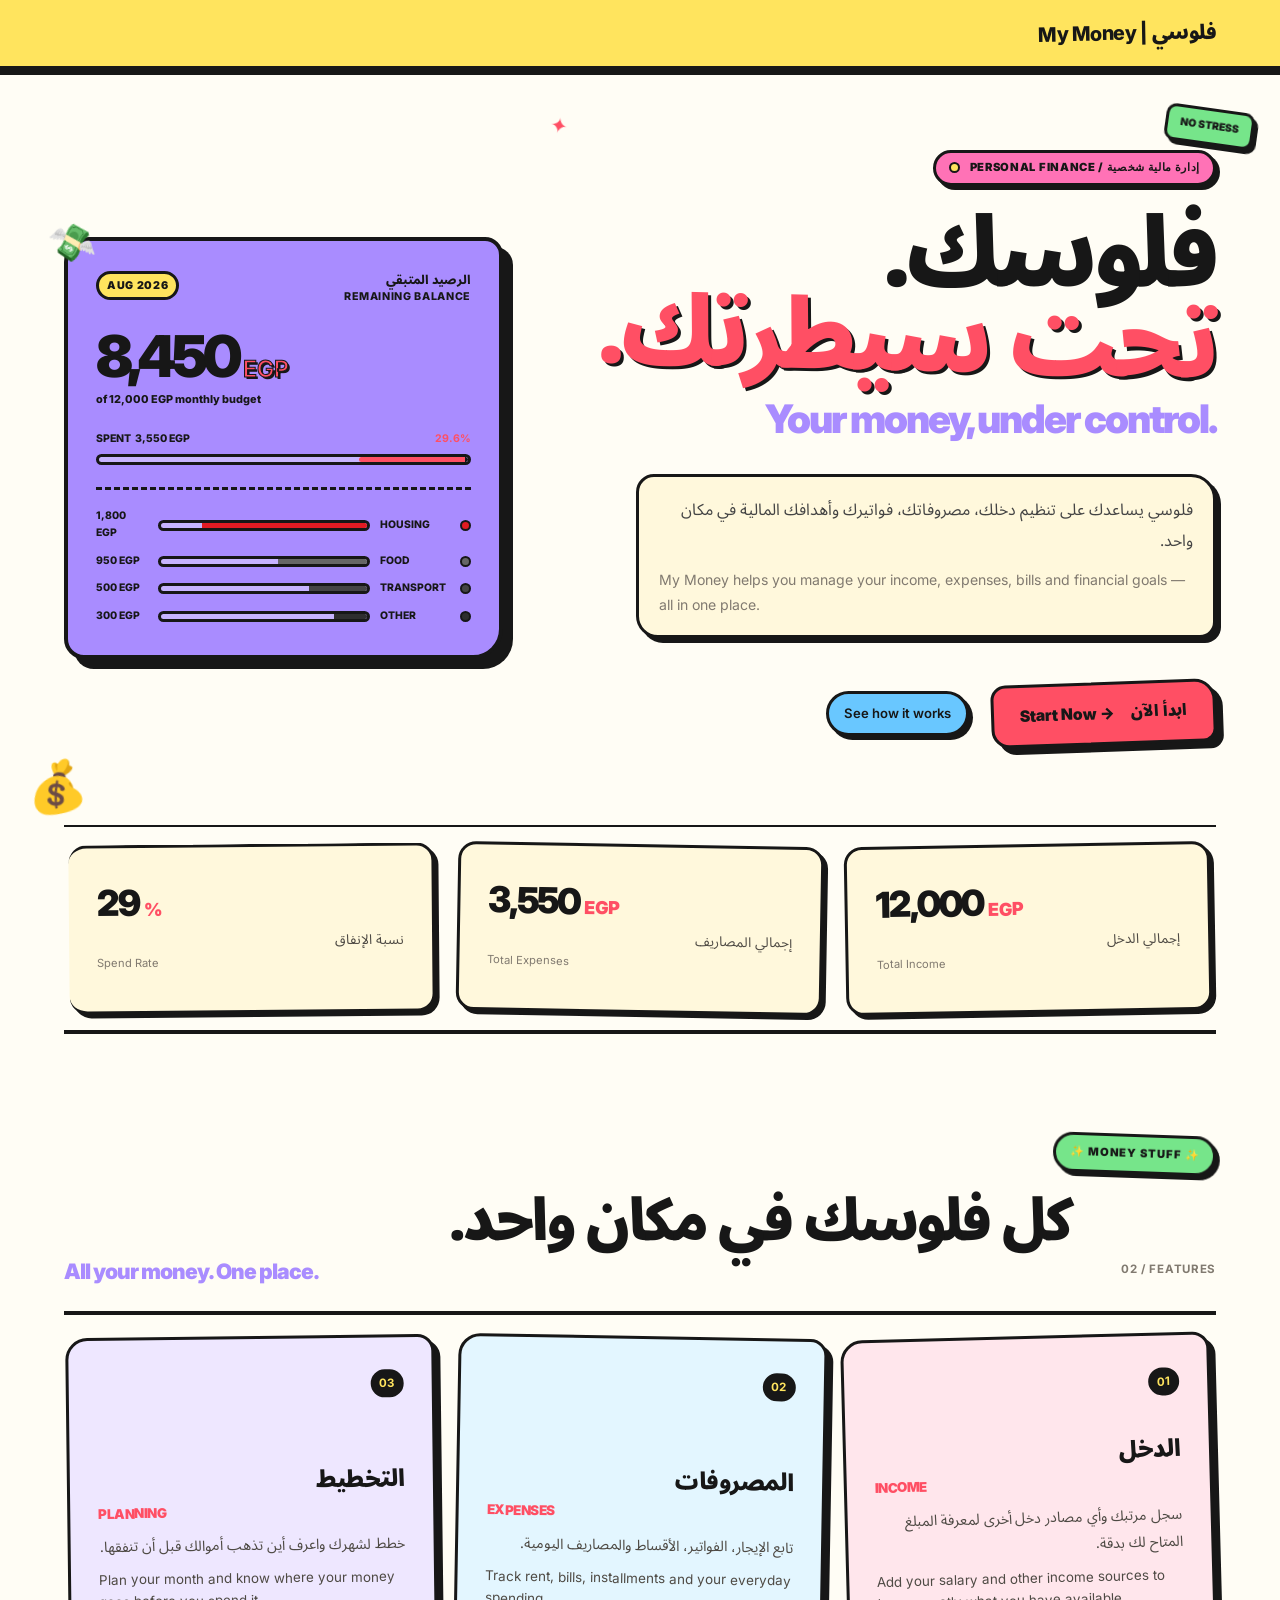
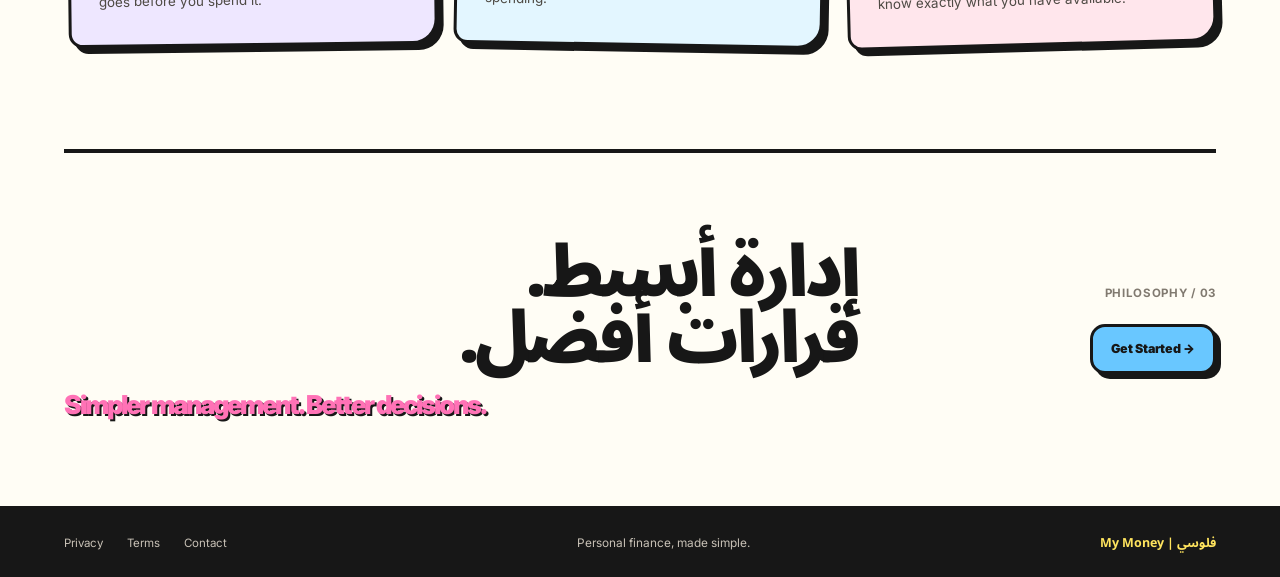
==== Official_Web/index.html @ 9e7f6839 "Update print statement from 'Hello' to 'Goodbye'" ====
<!DOCTYPE html>
<html lang="ar" dir="rtl">

<head>
    <meta charset="UTF-8">
    <meta name="viewport" content="width=device-width, initial-scale=1.0">
    <title>فلوسي | My Money</title>

    <style>
        @import url('https://fonts.googleapis.com/css2?family=Inter:wght@400;500;600;700;800;900&family=Noto+Sans+Arabic:wght@400;500;600;700;800&display=swap');

        :root {
            --black:     #111111;
            --white:     #f7f7f5;
            --gray:      #d9d9d5;
            --mid:       #888;
            --dim:       #555;
            --red:       #e21b23;
        }

        * { margin: 0; padding: 0; box-sizing: border-box; }

        html { scroll-behavior: smooth; }

        body {
            background: var(--white);
            color: var(--black);
            font-family: "Noto Sans Arabic", "Inter", sans-serif;
            line-height: 1.6;
            overflow-x: hidden;
            opacity: 0;
            animation: pageFadeIn 0.5s 0.05s ease forwards;
        }

        @keyframes pageFadeIn { to { opacity: 1; } }

        @keyframes slideUp {
            from { opacity: 0; transform: translateY(22px); }
            to   { opacity: 1; transform: translateY(0); }
        }

        @keyframes slideLeft {
            from { opacity: 0; transform: translateX(22px); }
            to   { opacity: 1; transform: translateX(0); }
        }

        /* =====================
           HEADER
        ===================== */

        header {
            position: sticky;
            top: 0;
            z-index: 100;
            background: var(--white);
            min-height: 70px;
            padding: 0 5vw;
            border-bottom: 2px solid var(--black);
            display: flex;
            align-items: center;
            justify-content: space-between;
            transition: box-shadow 0.3s ease;
        }

        header.is-scrolled {
            box-shadow: 0 6px 40px rgba(0,0,0,0.07);
        }

        .Brand_Name {
            font-size: 1.25rem;
            font-weight: 800;
            letter-spacing: -0.5px;
        }

        .Brand_Name span {
            font-family: "Inter", sans-serif;
            font-weight: 500;
            color: var(--mid);
        }

        .Brand_Mark {
            width: 40px;
            height: 40px;
            background: var(--red);
            color: white;
            display: flex;
            align-items: center;
            justify-content: center;
            font-family: "Noto Sans Arabic", sans-serif;
            font-size: 1.1rem;
            font-weight: 800;
        }

        /* =====================
           MAIN
        ===================== */

        main {
            width: 90%;
            max-width: 1400px;
            margin: auto;
        }

        /* =====================
           HERO
        ===================== */

        .Hero {
            min-height: 80vh;
            display: grid;
            grid-template-columns: 1.45fr 1fr;
            gap: 6vw;
            align-items: center;
            border-bottom: 2px solid var(--black);
        }

        .Hero_Content {
            padding: 80px 0;
        }

        /* staggered entrance */
        .Hero_Content > * {
            opacity: 0;
            animation: slideUp 0.65s ease forwards;
        }
        .Eyebrow    { animation-delay: 0.15s; }
        .Hero h2    { animation-delay: 0.25s; }
        .Hero_Text  { animation-delay: 0.35s; }
        .CTA_Wrap   { animation-delay: 0.45s; }

        .Eyebrow {
            display: inline-flex;
            align-items: center;
            gap: 10px;
            border: 1.5px solid var(--black);
            padding: 6px 13px;
            margin-bottom: 28px;
            font-family: "Inter", sans-serif;
            font-size: 0.7rem;
            font-weight: 700;
            letter-spacing: 0.06em;
            direction: ltr;
            text-transform: uppercase;
        }

        .Eyebrow::before {
            content: "";
            width: 7px;
            height: 7px;
            background: var(--red);
            flex-shrink: 0;
        }

        .Hero h2 {
            font-size: clamp(3.4rem, 7.5vw, 7.5rem);
            line-height: 0.92;
            letter-spacing: -5px;
            font-weight: 800;
        }

        .Hero h2 .English {
            display: block;
            margin-top: 16px;
            font-family: "Inter", sans-serif;
            font-size: 0.41em;
            line-height: 1;
            letter-spacing: -2px;
            direction: ltr;
            text-align: right;
            color: var(--mid);
        }

        .Red { color: var(--red); }

        .Hero_Text {
            max-width: 580px;
            margin-top: 36px;
            font-size: 1rem;
            color: #444;
            line-height: 1.95;
        }

        .Hero_Text .EN {
            display: block;
            margin-top: 9px;
            font-family: "Inter", sans-serif;
            font-size: 0.88rem;
            line-height: 1.8;
            direction: ltr;
            color: var(--mid);
        }

        /* =====================
           CTA
        ===================== */

        .CTA_Wrap {
            display: flex;
            align-items: center;
            gap: 22px;
            margin-top: 44px;
            flex-wrap: wrap;
        }

        .CTA {
            display: inline-flex;
            align-items: center;
            gap: 16px;
            padding: 16px 26px;
            background: var(--black);
            color: white;
            text-decoration: none;
            font-weight: 700;
            font-size: 0.98rem;
            position: relative;
            overflow: hidden;
            transition: transform 0.2s ease;
        }

        .CTA::after {
            content: "";
            position: absolute;
            inset: 0;
            background: var(--red);
            transform: scaleX(0);
            transform-origin: left;
            transition: transform 0.3s cubic-bezier(0.4,0,0.2,1);
        }

        .CTA:hover::after  { transform: scaleX(1); }
        .CTA:hover         { transform: translateY(-2px); }

        .CTA > * { position: relative; z-index: 1; }

        .CTA span {
            font-family: "Inter", sans-serif;
            direction: ltr;
        }

        .CTA_Ghost {
            font-family: "Inter", sans-serif;
            font-size: 0.82rem;
            font-weight: 600;
            color: var(--dim);
            direction: ltr;
            text-decoration: none;
            border-bottom: 1px solid var(--gray);
            padding-bottom: 2px;
            transition: color 0.2s, border-color 0.2s;
        }

        .CTA_Ghost:hover { color: var(--black); border-color: var(--black); }

        /* =====================
           MONEY CARD
        ===================== */

        .Money_Card {
            background: var(--black);
            color: white;
            padding: 30px 28px;
            display: flex;
            flex-direction: column;
            gap: 22px;
            opacity: 0;
            animation: slideLeft 0.75s 0.55s ease forwards;
        }

        /* Card top row */
        .Card_Top {
            display: flex;
            justify-content: space-between;
            align-items: flex-start;
        }

        .Card_Label {
            font-size: 0.78rem;
            color: #777;
            line-height: 1.5;
        }

        .Card_Label span {
            display: block;
            font-family: "Inter", sans-serif;
            font-size: 0.67rem;
            letter-spacing: 0.06em;
            direction: ltr;
        }

        .Card_Tag {
            font-family: "Inter", sans-serif;
            font-size: 0.67rem;
            letter-spacing: 0.06em;
            color: #444;
            direction: ltr;
            border: 1px solid #2a2a2a;
            padding: 3px 8px;
        }

        /* Balance */
        .Balance {
            font-family: "Inter", sans-serif;
            font-size: clamp(2.6rem, 4.5vw, 4.2rem);
            font-weight: 800;
            letter-spacing: -4px;
            direction: ltr;
            line-height: 1;
        }

        .Balance .Currency {
            color: var(--red);
            font-size: 0.4em;
            letter-spacing: 0;
            font-weight: 600;
        }

        .Balance_Sub {
            font-family: "Inter", sans-serif;
            font-size: 0.68rem;
            color: #444;
            direction: ltr;
            margin-top: 6px;
        }

        /* Budget progress */
        .Budget_Bar_Wrap {
            display: flex;
            flex-direction: column;
            gap: 7px;
        }

        .Budget_Bar_Labels {
            display: flex;
            justify-content: space-between;
            font-family: "Inter", sans-serif;
            font-size: 0.66rem;
            color: #555;
            direction: ltr;
        }

        .Budget_Bar_Labels .pct { color: var(--red); font-weight: 700; }

        .Budget_Bar_Track {
            height: 2px;
            background: #1e1e1e;
            overflow: hidden;
        }

        .Budget_Bar_Fill {
            height: 100%;
            background: var(--red);
            width: 0;
            animation: budgetFill 1.1s 1s cubic-bezier(0.4,0,0.2,1) forwards;
        }

        @keyframes budgetFill { to { width: 29.6%; } }

        /* Category breakdown */
        .Categories {
            display: flex;
            flex-direction: column;
            gap: 11px;
            padding-top: 18px;
            border-top: 1px solid #1a1a1a;
        }

        .Cat_Row {
            display: flex;
            align-items: center;
            gap: 10px;
        }

        .Cat_Dot {
            width: 5px;
            height: 5px;
            border-radius: 50%;
            flex-shrink: 0;
        }

        .Cat_Name {
            font-family: "Inter", sans-serif;
            font-size: 0.65rem;
            color: #555;
            direction: ltr;
            width: 70px;
            flex-shrink: 0;
        }

        .Cat_Track {
            flex: 1;
            height: 2px;
            background: #1a1a1a;
            overflow: hidden;
        }

        .Cat_Fill {
            height: 100%;
            width: 0;
            animation: catFill 0.9s ease forwards;
        }

        .Cat_Row:nth-child(1) .Cat_Fill { animation-delay: 1.15s; }
        .Cat_Row:nth-child(2) .Cat_Fill { animation-delay: 1.28s; }
        .Cat_Row:nth-child(3) .Cat_Fill { animation-delay: 1.41s; }
        .Cat_Row:nth-child(4) .Cat_Fill { animation-delay: 1.54s; }

        @keyframes catFill { to { width: var(--w); } }

        .Cat_Amount {
            font-family: "Inter", sans-serif;
            font-size: 0.65rem;
            color: #444;
            direction: ltr;
            text-align: left;
            width: 52px;
            flex-shrink: 0;
        }

        /* =====================
           STATS STRIP
        ===================== */

        .Stats_Strip {
            display: grid;
            grid-template-columns: repeat(3, 1fr);
            border-bottom: 2px solid var(--black);
        }

        .Stat {
            padding: 38px 28px;
            border-left: 1px solid var(--gray);
        }

        .Stat:last-child { border-left: none; }

        .Stat_Value {
            font-family: "Inter", sans-serif;
            font-size: clamp(1.9rem, 2.8vw, 2.8rem);
            font-weight: 800;
            letter-spacing: -2px;
            direction: ltr;
            line-height: 1;
        }

        .Stat_Value .unit {
            color: var(--red);
            font-size: 0.5em;
            font-weight: 600;
            letter-spacing: 0;
        }

        .Stat_Label {
            margin-top: 9px;
            font-size: 0.85rem;
            color: var(--dim);
        }

        .Stat_Label .en {
            display: block;
            font-family: "Inter", sans-serif;
            font-size: 0.7rem;
            direction: ltr;
            color: var(--mid);
            margin-top: 2px;
        }

        /* =====================
           FEATURES
        ===================== */

        .Features {
            padding: 100px 0;
        }

        .Section_Title {
            display: grid;
            grid-template-columns: auto 1fr;
            align-items: end;
            gap: 50px;
            padding-bottom: 28px;
            border-bottom: 2px solid var(--black);
        }

        .Section_Number {
            font-family: "Inter", sans-serif;
            font-size: 0.72rem;
            font-weight: 700;
            color: var(--mid);
            direction: ltr;
            letter-spacing: 0.06em;
            padding-bottom: 4px;
        }

        .Section_Title h3 {
            font-size: clamp(2.2rem, 4.5vw, 4rem);
            line-height: 1;
            letter-spacing: -3px;
        }

        .Section_Title h3 .English {
            display: block;
            margin-top: 10px;
            font-family: "Inter", sans-serif;
            font-size: 0.37em;
            color: var(--mid);
            letter-spacing: -1px;
            direction: ltr;
        }

        /* Feature Grid */
        .Feature_Grid {
            display: grid;
            grid-template-columns: repeat(3, 1fr);
        }

        .Feature {
            min-height: 290px;
            padding: 32px 28px;
            border-left: 1px solid var(--black);
            display: flex;
            flex-direction: column;
            justify-content: space-between;
            position: relative;
            cursor: default;
            transition: background 0.25s ease, color 0.25s ease;
        }

        /* Red underline slides in on hover */
        .Feature::after {
            content: "";
            position: absolute;
            bottom: 0; left: 0; right: 0;
            height: 3px;
            background: var(--red);
            transform: scaleX(0);
            transform-origin: right;
            transition: transform 0.3s cubic-bezier(0.4,0,0.2,1);
        }

        .Feature:last-child { border-left: none; }

        .Feature:hover { background: var(--black); color: white; }
        .Feature:hover::after { transform: scaleX(1); }

        .Feature_Number {
            font-family: "Inter", sans-serif;
            font-size: 0.72rem;
            font-weight: 700;
            color: var(--mid);
            direction: ltr;
            transition: color 0.25s;
        }

        .Feature:hover .Feature_Number { color: #444; }

        .Feature h4 {
            font-size: 1.45rem;
            font-weight: 700;
            letter-spacing: -0.5px;
            margin-bottom: 9px;
        }

        .Feature h4 .English {
            display: block;
            font-family: "Inter", sans-serif;
            font-size: 0.58em;
            color: var(--mid);
            font-weight: 600;
            direction: ltr;
            margin-top: 3px;
            transition: color 0.25s;
        }

        .Feature:hover h4 .English { color: #555; }

        .Feature p {
            font-size: 0.9rem;
            color: var(--dim);
            line-height: 1.9;
            transition: color 0.25s;
        }

        .Feature:hover p { color: #aaa; }

        .Feature p .English {
            display: block;
            margin-top: 7px;
            font-family: "Inter", sans-serif;
            font-size: 0.84rem;
            direction: ltr;
            line-height: 1.65;
            transition: color 0.25s;
        }

        .Feature:hover p .English { color: #666; }

        /* =====================
           STATEMENT
        ===================== */

        .Statement {
            border-top: 2px solid var(--black);
            padding: 88px 0;
            display: grid;
            grid-template-columns: 1fr 2.5fr;
            gap: 40px;
            align-items: center;
        }

        .Statement_Side {
            display: flex;
            flex-direction: column;
            gap: 22px;
        }

        .Statement_Number {
            font-family: "Inter", sans-serif;
            font-size: 0.72rem;
            font-weight: 700;
            color: var(--mid);
            letter-spacing: 0.06em;
        }

        .Statement_CTA {
            display: inline-flex;
            align-items: center;
            gap: 10px;
            padding: 12px 18px;
            border: 2px solid var(--black);
            font-family: "Inter", sans-serif;
            font-size: 0.78rem;
            font-weight: 700;
            direction: ltr;
            text-decoration: none;
            color: var(--black);
            width: fit-content;
            transition: background 0.2s, color 0.2s;
        }

        .Statement_CTA:hover { background: var(--black); color: white; }

        .Statement h3 {
            font-size: clamp(2.6rem, 5.5vw, 5.5rem);
            line-height: 0.94;
            letter-spacing: -4px;
        }

        .Statement h3 .English {
            display: block;
            margin-top: 20px;
            font-family: "Inter", sans-serif;
            font-size: 0.37em;
            color: var(--red);
            letter-spacing: -2px;
            direction: ltr;
        }

        /* =====================
           FOOTER
        ===================== */

        footer {
            border-top: 2px solid var(--black);
            padding: 24px 5vw;
            display: flex;
            align-items: center;
            justify-content: space-between;
            font-size: 0.78rem;
        }

        .Footer_Brand {
            font-weight: 700;
        }

        .Footer_Tagline {
            font-family: "Inter", sans-serif;
            direction: ltr;
            color: var(--mid);
            font-size: 0.74rem;
        }

        .Footer_Links {
            display: flex;
            gap: 24px;
            font-family: "Inter", sans-serif;
            font-size: 0.72rem;
            direction: ltr;
        }

        .Footer_Links a {
            color: var(--mid);
            text-decoration: none;
            transition: color 0.2s;
        }

        .Footer_Links a:hover { color: var(--black); }


        /* =========================================================
           SWISS × HAND-DRAWN × FLAT STYLE
           ========================================================= */

        :root {
            --black: #151515;
            --white: #f6f1e8;
            --paper: #fffaf0;
            --gray: #d8d0c2;
            --mid: #817a70;
            --dim: #4e4a44;
            --red: #ff4d3d;
            --yellow: #ffd84d;
            --blue: #5b8cff;
            --green: #59b87b;
            --shadow: 5px 5px 0 var(--black);
        }

        body {
            background:
                radial-gradient(rgba(21,21,21,.055) .7px, transparent .7px),
                var(--white);
            background-size: 7px 7px;
        }

        header {
            background: var(--paper);
            border-bottom: 3px solid var(--black);
            box-shadow: none;
        }

        .Brand_Name {
            font-weight: 900;
        }

        .Brand_Mark {
            width: 42px;
            height: 42px;
            background: var(--red);
            border: 2px solid var(--black);
            box-shadow: 3px 3px 0 var(--black);
            transform: rotate(-2deg);
        }

        .Eyebrow {
            background: var(--yellow);
            border: 2px solid var(--black);
            box-shadow: 3px 3px 0 var(--black);
            transform: rotate(-1.2deg);
        }

        .Eyebrow::before {
            background: var(--red);
            border: 1px solid var(--black);
            border-radius: 50%;
        }

        .Hero h2 {
            font-weight: 900;
            letter-spacing: -4px;
        }

        .Hero h2 .Red {
            text-decoration: underline;
            text-decoration-thickness: 5px;
            text-underline-offset: 7px;
            text-decoration-color: var(--red);
        }

        .CTA {
            background: var(--red);
            color: var(--black);
            border: 2px solid var(--black);
            box-shadow: var(--shadow);
            transform: rotate(-1deg);
            font-weight: 900;
        }

        .CTA::after {
            background: var(--yellow);
        }

        .CTA:hover {
            transform: translate(-2px, -2px) rotate(-1deg);
            box-shadow: 7px 7px 0 var(--black);
        }

        .CTA_Ghost {
            border-bottom: 2px solid var(--black);
            color: var(--black);
        }

        .Money_Card {
            background: var(--blue);
            color: var(--black);
            border: 3px solid var(--black);
            box-shadow: 8px 8px 0 var(--black);
            transform: rotate(1.2deg);
        }

        .Card_Label,
        .Card_Label span,
        .Card_Tag,
        .Balance_Sub,
        .Budget_Bar_Labels,
        .Cat_Name,
        .Cat_Amount {
            color: var(--black);
        }

        .Card_Tag {
            border: 2px solid var(--black);
            background: var(--paper);
            font-weight: 800;
        }

        .Balance {
            color: var(--black);
            font-weight: 900;
        }

        .Balance .Currency {
            color: var(--red);
            -webkit-text-stroke: .4px var(--black);
        }

        .Budget_Bar_Track,
        .Cat_Track {
            background: rgba(21,21,21,.18);
            border: 1px solid var(--black);
            height: 8px;
        }

        .Budget_Bar_Fill {
            background: var(--red);
            border-right: 2px solid var(--black);
        }

        .Categories {
            border-top: 2px dashed rgba(21,21,21,.45);
        }

        .Cat_Dot {
            border: 1px solid var(--black);
        }

        .Stats_Strip {
            border-bottom: 3px solid var(--black);
        }

        .Stat {
            background: var(--paper);
            border-left: 2px solid var(--black);
        }

        .Stat_Value {
            font-weight: 900;
        }

        .Stat_Value .unit {
            color: var(--red);
            font-weight: 900;
        }

        .Section_Title {
            border-bottom: 3px solid var(--black);
        }

        .Section_Title h3 {
            font-weight: 900;
        }

        .Feature {
            background: var(--paper);
            border-left: 2px solid var(--black);
            min-height: 300px;
        }

        .Feature:nth-child(1) {
            transform: rotate(-.6deg);
        }

        .Feature:nth-child(2) {
            transform: rotate(.35deg);
        }

        .Feature:nth-child(3) {
            transform: rotate(-.45deg);
        }

        .Feature::after {
            height: 7px;
            background: var(--red);
        }

        .Feature:hover {
            background: var(--yellow);
            color: var(--black);
            box-shadow: 6px 6px 0 var(--black);
            z-index: 2;
        }

        .Feature:hover p,
        .Feature:hover .Feature_Number,
        .Feature:hover h4 .English,
        .Feature:hover p .English {
            color: var(--black);
        }

        .Statement {
            border-top: 3px solid var(--black);
        }

        .Statement_CTA {
            background: var(--yellow);
            border: 2px solid var(--black);
            box-shadow: 4px 4px 0 var(--black);
            font-weight: 900;
        }

        .Statement_CTA:hover {
            background: var(--red);
            color: var(--black);
            box-shadow: 6px 6px 0 var(--black);
        }

        .Statement h3 {
            font-weight: 900;
        }

        footer {
            background: var(--black);
            color: var(--paper);
            border-top: 3px solid var(--black);
        }

        .Footer_Tagline,
        .Footer_Links a {
            color: #c8c1b6;
        }

        /* Little hand-drawn imperfections */
        .Hero_Content,
        .Section_Title,
        .Statement {
            position: relative;
        }

        .Hero_Content::after {
            content: "✦";
            position: absolute;
            top: 40px;
            left: -30px;
            font-size: 1.3rem;
            color: var(--red);
            transform: rotate(12deg);
        }

        .Features::before {
            content: "ORGANIZE • PLAN • SAVE";
            display: block;
            width: fit-content;
            margin: 0 0 18px auto;
            padding: 5px 10px;
            border: 2px solid var(--black);
            background: var(--yellow);
            font-family: "Inter", sans-serif;
            font-size: .65rem;
            font-weight: 900;
            letter-spacing: .08em;
            direction: ltr;
            transform: rotate(1.5deg);
            box-shadow: 3px 3px 0 var(--black);
        }

        @media (max-width: 900px) {
            .Money_Card {
                transform: rotate(0);
            }

            .Feature:nth-child(1),
            .Feature:nth-child(2),
            .Feature:nth-child(3) {
                transform: none;
            }

            .Hero_Content::after {
                display: none;
            }

            .Feature {
                box-shadow: 3px 3px 0 var(--black);
            }
        }


/* ===== FUNKY + FUNNY MODE ===== */
:root{
 --black:#171717;--white:#fffdf5;--paper:#fff8dc;
 --red:#ff4f64;--pink:#ff72b6;--yellow:#ffe45e;--blue:#69c7ff;
 --green:#76e58a;--purple:#a98cff;--shadow:7px 7px 0 var(--black);
}
body{
 background:radial-gradient(circle at 10% 15%,rgba(255,114,182,.16) 0 35px,transparent 36px),
 radial-gradient(circle at 88% 25%,rgba(105,199,255,.18) 0 45px,transparent 46px),var(--white);
}
header{background:var(--yellow);border-bottom:4px solid var(--black);box-shadow:0 5px 0 var(--black)}
.Brand_Name{font-weight:900;transform:rotate(-1deg)}
.Brand_Name span{color:var(--black);font-weight:800}
.Brand_Mark{display:none}
.Eyebrow{background:var(--pink);border:3px solid var(--black);border-radius:999px;box-shadow:4px 4px 0 var(--black);transform:rotate(-2deg);font-weight:900}
.Eyebrow::before{background:var(--yellow);border:2px solid var(--black);border-radius:50%}
.Hero h2{font-weight:900;letter-spacing:-5px;line-height:.88;transform:rotate(-1deg)}
.Hero h2 .Red{color:var(--red);text-shadow:3px 3px 0 var(--black);text-decoration:none;display:inline-block;transform:rotate(1.5deg)}
.Hero h2 .English{color:var(--purple);font-weight:900}
.Hero_Text{background:var(--paper);border:3px solid var(--black);border-radius:18px 25px 16px 22px;padding:18px 20px;box-shadow:5px 5px 0 var(--black)}
.CTA{background:var(--red);color:var(--black);border:3px solid var(--black);border-radius:15px 21px 13px 18px;box-shadow:var(--shadow);font-weight:900;transform:rotate(-2deg)}
.CTA::after{background:var(--green)}
.CTA:hover{transform:translate(-2px,-3px) rotate(1deg);box-shadow:10px 10px 0 var(--black)}
.CTA_Ghost{background:var(--blue);color:var(--black);border:3px solid var(--black);border-radius:999px;padding:9px 15px;box-shadow:4px 4px 0 var(--black)}
.Money_Card{background:var(--purple);color:var(--black);border:4px solid var(--black);border-radius:25px 18px 30px 20px;box-shadow:10px 10px 0 var(--black);transform:rotate(2deg)}
.Money_Card::before{content:"💸";position:absolute;top:-25px;left:-18px;font-size:2.2rem;transform:rotate(-15deg)}
.Card_Tag{background:var(--yellow);color:var(--black);border:3px solid var(--black);border-radius:999px;font-weight:900}
.Card_Label,.Card_Label span,.Balance_Sub,.Budget_Bar_Labels,.Cat_Name,.Cat_Amount{color:var(--black);font-weight:800}
.Balance{font-weight:900;letter-spacing:-5px}
.Balance .Currency{color:var(--red);-webkit-text-stroke:1px var(--black);text-shadow:2px 2px 0 var(--black)}
.Budget_Bar_Track,.Cat_Track{height:11px;background:rgba(255,255,255,.35);border:3px solid var(--black);border-radius:999px}
.Budget_Bar_Fill{background:var(--red);border-radius:999px;border-right:3px solid var(--black)}
.Categories{border-top:3px dashed var(--black)}
.Cat_Dot{width:11px;height:11px;border:2px solid var(--black)}
.Stats_Strip{border-bottom:4px solid var(--black);gap:12px;padding:12px 0}
.Stat{background:var(--paper);border:3px solid var(--black);border-radius:18px;margin:5px;box-shadow:4px 4px 0 var(--black)}
.Stat:nth-child(1){transform:rotate(-1deg)}.Stat:nth-child(2){transform:rotate(1deg)}.Stat:nth-child(3){transform:rotate(-.5deg)}
.Stat_Value{font-weight:900}.Stat_Value .unit{color:var(--red);font-weight:900}
.Features::before{content:"✨ MONEY STUFF ✨";display:block;width:fit-content;margin:0 0 20px auto;padding:8px 14px;background:var(--green);border:3px solid var(--black);border-radius:999px;box-shadow:4px 4px 0 var(--black);font-family:Inter,sans-serif;font-size:.7rem;font-weight:900;direction:ltr;transform:rotate(2deg)}
.Section_Title{border-bottom:4px solid var(--black)}
.Section_Title h3{font-weight:900}.Section_Title h3 .English{color:var(--purple);font-weight:900}
.Feature_Grid{gap:14px;padding-top:18px}
.Feature{background:var(--paper);border:3px solid var(--black)!important;border-radius:22px 17px 25px 14px;box-shadow:6px 6px 0 var(--black);min-height:310px;margin:3px}
.Feature:nth-child(1){background:#ffe6ec;transform:rotate(-1.5deg)}
.Feature:nth-child(2){background:#e3f6ff;transform:rotate(1deg)}
.Feature:nth-child(3){background:#eee7ff;transform:rotate(-.7deg)}
.Feature:hover{background:var(--yellow);color:var(--black);transform:translateY(-8px) rotate(0deg)!important;box-shadow:10px 10px 0 var(--black)}
.Feature::after{height:8px;background:var(--red);border-radius:999px}
.Feature_Number{background:var(--black);color:var(--yellow);padding:5px 9px;border-radius:999px;width:fit-content}
.Feature h4{font-weight:900}.Feature h4 .English{color:var(--red);font-weight:900}
.Statement{border-top:4px solid var(--black)}.Statement h3{font-weight:900}
.Statement h3 .English{color:var(--pink);text-shadow:2px 2px 0 var(--black)}
.Statement_CTA{background:var(--blue);border:3px solid var(--black);border-radius:15px;box-shadow:5px 5px 0 var(--black);font-weight:900}
.Statement_CTA:hover{background:var(--green);color:var(--black);box-shadow:8px 8px 0 var(--black)}
footer{background:var(--black);color:var(--yellow);border-top:4px solid var(--black)}
.Hero::before{content:"NO STRESS";position:absolute;right:2%;top:12%;padding:7px 12px;background:var(--green);border:3px solid var(--black);border-radius:10px;box-shadow:4px 4px 0 var(--black);font-family:Inter,sans-serif;font-size:.65rem;font-weight:900;direction:ltr;transform:rotate(8deg)}
.Hero::after{content:"💰";position:absolute;left:2%;bottom:8%;font-size:3rem;transform:rotate(-12deg)}
@media(max-width:900px){.Hero::before,.Hero::after{display:none}.Money_Card{transform:rotate(0)}.Feature:nth-child(1),.Feature:nth-child(2),.Feature:nth-child(3){transform:none}}

        /* =====================
           RESPONSIVE
        ===================== */

        @media (max-width: 900px) {
            header { padding: 0 5%; }

            .Hero {
                grid-template-columns: 1fr;
                gap: 36px;
                padding-bottom: 60px;
            }

            .Hero_Content { padding: 55px 0 0; }

            .Money_Card {
                animation-name: pageFadeIn;
            }

            .Stats_Strip { grid-template-columns: 1fr; }

            .Stat {
                border-left: none;
                border-bottom: 1px solid var(--gray);
            }

            .Stat:last-child { border-bottom: none; }

            .Section_Title {
                grid-template-columns: 1fr;
                gap: 14px;
            }

            .Feature_Grid { grid-template-columns: 1fr; }

            .Feature,
            .Feature:last-child {
                border-left: none;
                border-top: 1px solid var(--black);
            }

            .Statement {
                grid-template-columns: 1fr;
                gap: 28px;
            }

            footer {
                flex-direction: column;
                gap: 14px;
                text-align: center;
            }

            .Footer_Links { justify-content: center; }
        }

        @media (prefers-reduced-motion: reduce) {
            *, *::before, *::after {
                animation-duration: 0.01ms !important;
                transition-duration: 0.01ms !important;
            }
        }
    </style>
</head>

<body>

    <!-- HEADER -->
    <header id="site-header">
        <h1 class="Brand_Name">فلوسي <span>| My Money</span></h1>
        <div class="Brand_Mark">ف</div>
    </header>


    <main>

        <!-- HERO -->
        <section class="Hero">

            <div class="Hero_Content">

                <div class="Eyebrow">PERSONAL FINANCE / إدارة مالية شخصية</div>

                <h2>
                    فلوسك.
                    <br>
                    <span class="Red">تحت سيطرتك.</span>
                    <span class="English">Your money, under control.</span>
                </h2>

                <p class="Hero_Text">
                    فلوسي يساعدك على تنظيم دخلك، مصروفاتك،
                    فواتيرك وأهدافك المالية في مكان واحد.
                    <span class="EN">
                        My Money helps you manage your income, expenses,
                        bills and financial goals — all in one place.
                    </span>
                </p>

                <div class="CTA_Wrap">
                    <a href="#" class="CTA">
                        ابدأ الآن
                        <span>Start Now →</span>
                    </a>
                    <a href="#" class="CTA_Ghost">See how it works</a>
                </div>

            </div>

            <!-- DASHBOARD CARD -->
            <div class="Money_Card">

                <div class="Card_Top">
                    <div class="Card_Label">
                        الرصيد المتبقي
                        <span>REMAINING BALANCE</span>
                    </div>
                    <div class="Card_Tag">AUG 2026</div>
                </div>

                <div>
                    <div class="Balance">
                        8,450 <span class="Currency">EGP</span>
                    </div>
                    <div class="Balance_Sub">of 12,000 EGP monthly budget</div>
                </div>

                <div class="Budget_Bar_Wrap">
                    <div class="Budget_Bar_Labels">
                        <span>SPENT &nbsp;3,550 EGP</span>
                        <span class="pct">29.6%</span>
                    </div>
                    <div class="Budget_Bar_Track">
                        <div class="Budget_Bar_Fill"></div>
                    </div>
                </div>

                <div class="Categories">

                    <div class="Cat_Row">
                        <div class="Cat_Dot" style="background:#e21b23;"></div>
                        <div class="Cat_Name">HOUSING</div>
                        <div class="Cat_Track">
                            <div class="Cat_Fill" style="background:#e21b23; --w:80%;"></div>
                        </div>
                        <div class="Cat_Amount">1,800 EGP</div>
                    </div>

                    <div class="Cat_Row">
                        <div class="Cat_Dot" style="background:#666;"></div>
                        <div class="Cat_Name">FOOD</div>
                        <div class="Cat_Track">
                            <div class="Cat_Fill" style="background:#666; --w:43%;"></div>
                        </div>
                        <div class="Cat_Amount">950 EGP</div>
                    </div>

                    <div class="Cat_Row">
                        <div class="Cat_Dot" style="background:#444;"></div>
                        <div class="Cat_Name">TRANSPORT</div>
                        <div class="Cat_Track">
                            <div class="Cat_Fill" style="background:#444; --w:28%;"></div>
                        </div>
                        <div class="Cat_Amount">500 EGP</div>
                    </div>

                    <div class="Cat_Row">
                        <div class="Cat_Dot" style="background:#2e2e2e;"></div>
                        <div class="Cat_Name">OTHER</div>
                        <div class="Cat_Track">
                            <div class="Cat_Fill" style="background:#2e2e2e; --w:16%;"></div>
                        </div>
                        <div class="Cat_Amount">300 EGP</div>
                    </div>

                </div>

            </div>

        </section>


        <!-- STATS STRIP -->
        <div class="Stats_Strip">

            <div class="Stat">
                <div class="Stat_Value">
                    <span class="js-counter" data-target="12000">12,000</span>
                    <span class="unit"> EGP</span>
                </div>
                <div class="Stat_Label">
                    إجمالي الدخل
                    <span class="en">Total Income</span>
                </div>
            </div>

            <div class="Stat">
                <div class="Stat_Value">
                    <span class="js-counter" data-target="3550">3,550</span>
                    <span class="unit"> EGP</span>
                </div>
                <div class="Stat_Label">
                    إجمالي المصاريف
                    <span class="en">Total Expenses</span>
                </div>
            </div>

            <div class="Stat">
                <div class="Stat_Value">
                    <span class="js-counter" data-target="29">29</span>
                    <span class="unit">%</span>
                </div>
                <div class="Stat_Label">
                    نسبة الإنفاق
                    <span class="en">Spend Rate</span>
                </div>
            </div>

        </div>


        <!-- FEATURES -->
        <section class="Features">

            <div class="Section_Title">
                <div class="Section_Number">02 / FEATURES</div>
                <h3>
                    كل فلوسك في مكان واحد.
                    <span class="English">All your money. One place.</span>
                </h3>
            </div>

            <div class="Feature_Grid">

                <article class="Feature">
                    <span class="Feature_Number">01</span>
                    <div>
                        <h4>الدخل <span class="English">INCOME</span></h4>
                        <p>
                            سجل مرتبك وأي مصادر دخل أخرى
                            لمعرفة المبلغ المتاح لك بدقة.
                            <span class="English">
                                Add your salary and other income sources
                                to know exactly what you have available.
                            </span>
                        </p>
                    </div>
                </article>

                <article class="Feature">
                    <span class="Feature_Number">02</span>
                    <div>
                        <h4>المصروفات <span class="English">EXPENSES</span></h4>
                        <p>
                            تابع الإيجار، الفواتير، الأقساط
                            والمصاريف اليومية.
                            <span class="English">
                                Track rent, bills, installments
                                and your everyday spending.
                            </span>
                        </p>
                    </div>
                </article>

                <article class="Feature">
                    <span class="Feature_Number">03</span>
                    <div>
                        <h4>التخطيط <span class="English">PLANNING</span></h4>
                        <p>
                            خطط لشهرك واعرف أين تذهب
                            أموالك قبل أن تنفقها.
                            <span class="English">
                                Plan your month and know where
                                your money goes before you spend it.
                            </span>
                        </p>
                    </div>
                </article>

            </div>

        </section>


        <!-- STATEMENT -->
        <section class="Statement">

            <div class="Statement_Side">
                <div class="Statement_Number">03 / PHILOSOPHY</div>
                <a href="#" class="Statement_CTA">Get Started →</a>
            </div>

            <h3>
                إدارة أبسط.
                <br>
                قرارات أفضل.
                <span class="English">Simpler management. Better decisions.</span>
            </h3>

        </section>

    </main>


    <!-- FOOTER -->
    <footer>
        <span class="Footer_Brand">فلوسي | My Money</span>
        <span class="Footer_Tagline">Personal finance, made simple.</span>
        <nav class="Footer_Links">
            <a href="#">Privacy</a>
            <a href="#">Terms</a>
            <a href="#">Contact</a>
        </nav>
    </footer>


    <script>
        // Sticky header shadow
        const header = document.getElementById('site-header');
        window.addEventListener('scroll', () => {
            header.classList.toggle('is-scrolled', window.scrollY > 8);
        }, { passive: true });

        // Animated counters (trigger on scroll into view)
        function runCounter(el) {
            const target = parseInt(el.dataset.target, 10);
            const duration = 1100;
            const start = performance.now();

            function tick(now) {
                const p = Math.min((now - start) / duration, 1);
                const eased = 1 - Math.pow(1 - p, 3);
                const val = Math.round(eased * target);
                el.textContent = val.toLocaleString('en');
                if (p < 1) requestAnimationFrame(tick);
            }

            requestAnimationFrame(tick);
        }

        const counters = document.querySelectorAll('.js-counter');
        const obs = new IntersectionObserver((entries) => {
            entries.forEach(entry => {
                if (entry.isIntersecting) {
                    runCounter(entry.target);
                    obs.unobserve(entry.target);
                }
            });
        }, { threshold: 0.6 });

        counters.forEach(c => obs.observe(c));
    </script>

</body>
</html>
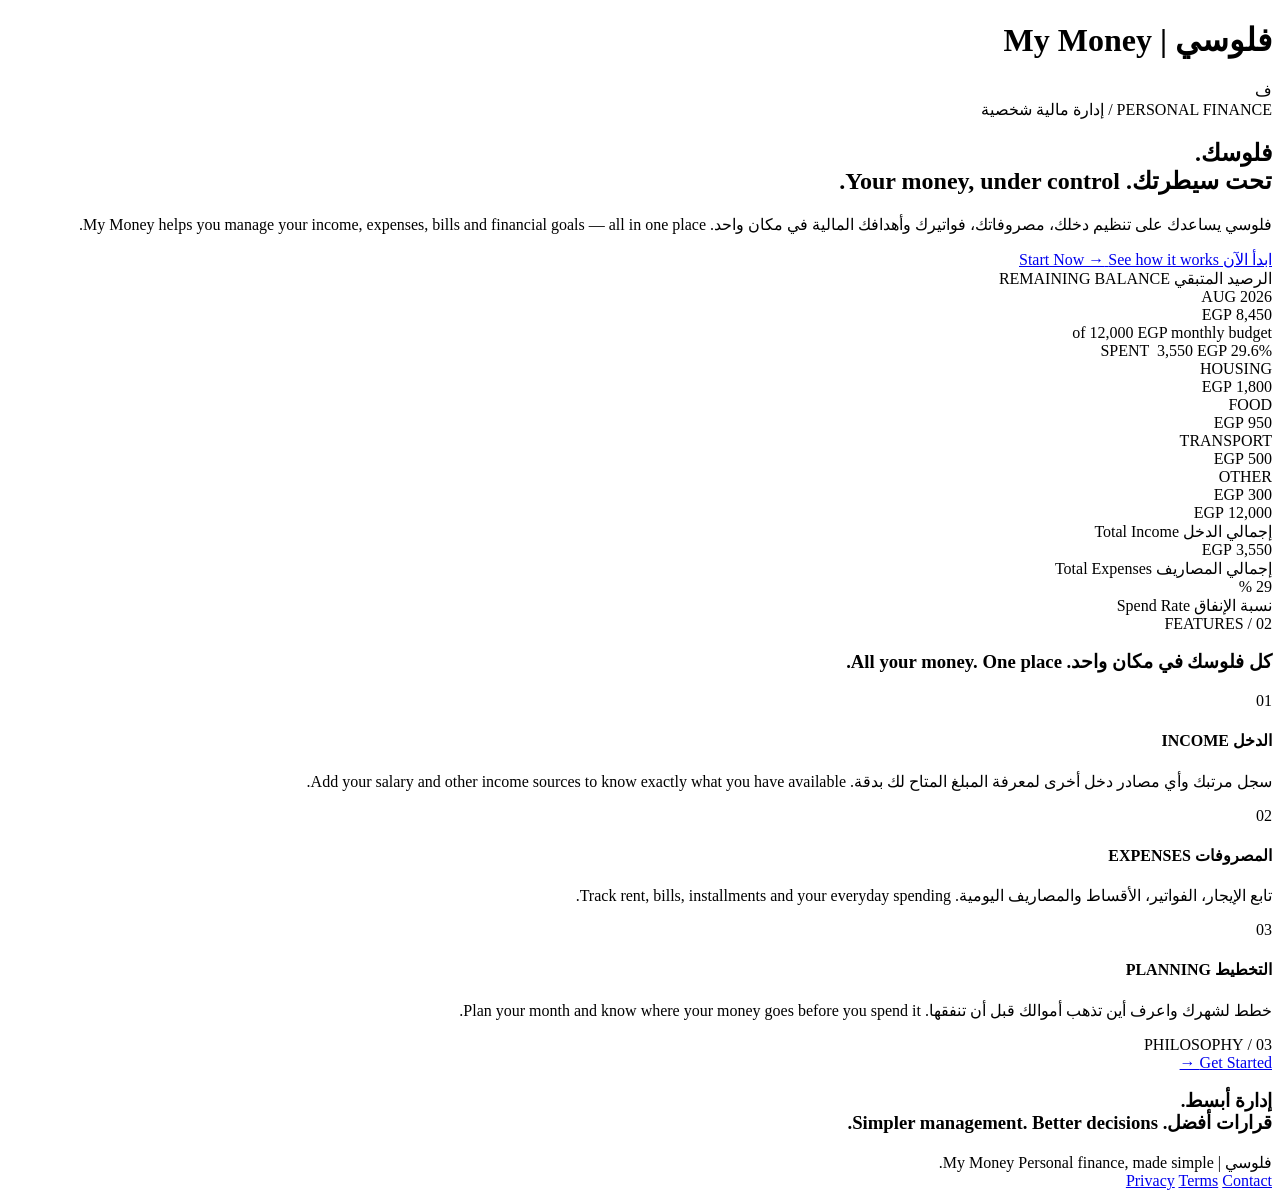
==== commit 5b0f597c: "Update index.html" ====
--- a/Official_Web/index.html
+++ b/Official_Web/index.html
@@ -6,1113 +6,7 @@
     <meta name="viewport" content="width=device-width, initial-scale=1.0">
     <title>فلوسي | My Money</title>
 
-    <style>
-        @import url('https://fonts.googleapis.com/css2?family=Inter:wght@400;500;600;700;800;900&family=Noto+Sans+Arabic:wght@400;500;600;700;800&display=swap');
-
-        :root {
-            --black:     #111111;
-            --white:     #f7f7f5;
-            --gray:      #d9d9d5;
-            --mid:       #888;
-            --dim:       #555;
-            --red:       #e21b23;
-        }
-
-        * { margin: 0; padding: 0; box-sizing: border-box; }
-
-        html { scroll-behavior: smooth; }
-
-        body {
-            background: var(--white);
-            color: var(--black);
-            font-family: "Noto Sans Arabic", "Inter", sans-serif;
-            line-height: 1.6;
-            overflow-x: hidden;
-            opacity: 0;
-            animation: pageFadeIn 0.5s 0.05s ease forwards;
-        }
-
-        @keyframes pageFadeIn { to { opacity: 1; } }
-
-        @keyframes slideUp {
-            from { opacity: 0; transform: translateY(22px); }
-            to   { opacity: 1; transform: translateY(0); }
-        }
-
-        @keyframes slideLeft {
-            from { opacity: 0; transform: translateX(22px); }
-            to   { opacity: 1; transform: translateX(0); }
-        }
-
-        /* =====================
-           HEADER
-        ===================== */
-
-        header {
-            position: sticky;
-            top: 0;
-            z-index: 100;
-            background: var(--white);
-            min-height: 70px;
-            padding: 0 5vw;
-            border-bottom: 2px solid var(--black);
-            display: flex;
-            align-items: center;
-            justify-content: space-between;
-            transition: box-shadow 0.3s ease;
-        }
-
-        header.is-scrolled {
-            box-shadow: 0 6px 40px rgba(0,0,0,0.07);
-        }
-
-        .Brand_Name {
-            font-size: 1.25rem;
-            font-weight: 800;
-            letter-spacing: -0.5px;
-        }
-
-        .Brand_Name span {
-            font-family: "Inter", sans-serif;
-            font-weight: 500;
-            color: var(--mid);
-        }
-
-        .Brand_Mark {
-            width: 40px;
-            height: 40px;
-            background: var(--red);
-            color: white;
-            display: flex;
-            align-items: center;
-            justify-content: center;
-            font-family: "Noto Sans Arabic", sans-serif;
-            font-size: 1.1rem;
-            font-weight: 800;
-        }
-
-        /* =====================
-           MAIN
-        ===================== */
-
-        main {
-            width: 90%;
-            max-width: 1400px;
-            margin: auto;
-        }
-
-        /* =====================
-           HERO
-        ===================== */
-
-        .Hero {
-            min-height: 80vh;
-            display: grid;
-            grid-template-columns: 1.45fr 1fr;
-            gap: 6vw;
-            align-items: center;
-            border-bottom: 2px solid var(--black);
-        }
-
-        .Hero_Content {
-            padding: 80px 0;
-        }
-
-        /* staggered entrance */
-        .Hero_Content > * {
-            opacity: 0;
-            animation: slideUp 0.65s ease forwards;
-        }
-        .Eyebrow    { animation-delay: 0.15s; }
-        .Hero h2    { animation-delay: 0.25s; }
-        .Hero_Text  { animation-delay: 0.35s; }
-        .CTA_Wrap   { animation-delay: 0.45s; }
-
-        .Eyebrow {
-            display: inline-flex;
-            align-items: center;
-            gap: 10px;
-            border: 1.5px solid var(--black);
-            padding: 6px 13px;
-            margin-bottom: 28px;
-            font-family: "Inter", sans-serif;
-            font-size: 0.7rem;
-            font-weight: 700;
-            letter-spacing: 0.06em;
-            direction: ltr;
-            text-transform: uppercase;
-        }
-
-        .Eyebrow::before {
-            content: "";
-            width: 7px;
-            height: 7px;
-            background: var(--red);
-            flex-shrink: 0;
-        }
-
-        .Hero h2 {
-            font-size: clamp(3.4rem, 7.5vw, 7.5rem);
-            line-height: 0.92;
-            letter-spacing: -5px;
-            font-weight: 800;
-        }
-
-        .Hero h2 .English {
-            display: block;
-            margin-top: 16px;
-            font-family: "Inter", sans-serif;
-            font-size: 0.41em;
-            line-height: 1;
-            letter-spacing: -2px;
-            direction: ltr;
-            text-align: right;
-            color: var(--mid);
-        }
-
-        .Red { color: var(--red); }
-
-        .Hero_Text {
-            max-width: 580px;
-            margin-top: 36px;
-            font-size: 1rem;
-            color: #444;
-            line-height: 1.95;
-        }
-
-        .Hero_Text .EN {
-            display: block;
-            margin-top: 9px;
-            font-family: "Inter", sans-serif;
-            font-size: 0.88rem;
-            line-height: 1.8;
-            direction: ltr;
-            color: var(--mid);
-        }
-
-        /* =====================
-           CTA
-        ===================== */
-
-        .CTA_Wrap {
-            display: flex;
-            align-items: center;
-            gap: 22px;
-            margin-top: 44px;
-            flex-wrap: wrap;
-        }
-
-        .CTA {
-            display: inline-flex;
-            align-items: center;
-            gap: 16px;
-            padding: 16px 26px;
-            background: var(--black);
-            color: white;
-            text-decoration: none;
-            font-weight: 700;
-            font-size: 0.98rem;
-            position: relative;
-            overflow: hidden;
-            transition: transform 0.2s ease;
-        }
-
-        .CTA::after {
-            content: "";
-            position: absolute;
-            inset: 0;
-            background: var(--red);
-            transform: scaleX(0);
-            transform-origin: left;
-            transition: transform 0.3s cubic-bezier(0.4,0,0.2,1);
-        }
-
-        .CTA:hover::after  { transform: scaleX(1); }
-        .CTA:hover         { transform: translateY(-2px); }
-
-        .CTA > * { position: relative; z-index: 1; }
-
-        .CTA span {
-            font-family: "Inter", sans-serif;
-            direction: ltr;
-        }
-
-        .CTA_Ghost {
-            font-family: "Inter", sans-serif;
-            font-size: 0.82rem;
-            font-weight: 600;
-            color: var(--dim);
-            direction: ltr;
-            text-decoration: none;
-            border-bottom: 1px solid var(--gray);
-            padding-bottom: 2px;
-            transition: color 0.2s, border-color 0.2s;
-        }
-
-        .CTA_Ghost:hover { color: var(--black); border-color: var(--black); }
-
-        /* =====================
-           MONEY CARD
-        ===================== */
-
-        .Money_Card {
-            background: var(--black);
-            color: white;
-            padding: 30px 28px;
-            display: flex;
-            flex-direction: column;
-            gap: 22px;
-            opacity: 0;
-            animation: slideLeft 0.75s 0.55s ease forwards;
-        }
-
-        /* Card top row */
-        .Card_Top {
-            display: flex;
-            justify-content: space-between;
-            align-items: flex-start;
-        }
-
-        .Card_Label {
-            font-size: 0.78rem;
-            color: #777;
-            line-height: 1.5;
-        }
-
-        .Card_Label span {
-            display: block;
-            font-family: "Inter", sans-serif;
-            font-size: 0.67rem;
-            letter-spacing: 0.06em;
-            direction: ltr;
-        }
-
-        .Card_Tag {
-            font-family: "Inter", sans-serif;
-            font-size: 0.67rem;
-            letter-spacing: 0.06em;
-            color: #444;
-            direction: ltr;
-            border: 1px solid #2a2a2a;
-            padding: 3px 8px;
-        }
-
-        /* Balance */
-        .Balance {
-            font-family: "Inter", sans-serif;
-            font-size: clamp(2.6rem, 4.5vw, 4.2rem);
-            font-weight: 800;
-            letter-spacing: -4px;
-            direction: ltr;
-            line-height: 1;
-        }
-
-        .Balance .Currency {
-            color: var(--red);
-            font-size: 0.4em;
-            letter-spacing: 0;
-            font-weight: 600;
-        }
-
-        .Balance_Sub {
-            font-family: "Inter", sans-serif;
-            font-size: 0.68rem;
-            color: #444;
-            direction: ltr;
-            margin-top: 6px;
-        }
-
-        /* Budget progress */
-        .Budget_Bar_Wrap {
-            display: flex;
-            flex-direction: column;
-            gap: 7px;
-        }
-
-        .Budget_Bar_Labels {
-            display: flex;
-            justify-content: space-between;
-            font-family: "Inter", sans-serif;
-            font-size: 0.66rem;
-            color: #555;
-            direction: ltr;
-        }
-
-        .Budget_Bar_Labels .pct { color: var(--red); font-weight: 700; }
-
-        .Budget_Bar_Track {
-            height: 2px;
-            background: #1e1e1e;
-            overflow: hidden;
-        }
-
-        .Budget_Bar_Fill {
-            height: 100%;
-            background: var(--red);
-            width: 0;
-            animation: budgetFill 1.1s 1s cubic-bezier(0.4,0,0.2,1) forwards;
-        }
-
-        @keyframes budgetFill { to { width: 29.6%; } }
-
-        /* Category breakdown */
-        .Categories {
-            display: flex;
-            flex-direction: column;
-            gap: 11px;
-            padding-top: 18px;
-            border-top: 1px solid #1a1a1a;
-        }
-
-        .Cat_Row {
-            display: flex;
-            align-items: center;
-            gap: 10px;
-        }
-
-        .Cat_Dot {
-            width: 5px;
-            height: 5px;
-            border-radius: 50%;
-            flex-shrink: 0;
-        }
-
-        .Cat_Name {
-            font-family: "Inter", sans-serif;
-            font-size: 0.65rem;
-            color: #555;
-            direction: ltr;
-            width: 70px;
-            flex-shrink: 0;
-        }
-
-        .Cat_Track {
-            flex: 1;
-            height: 2px;
-            background: #1a1a1a;
-            overflow: hidden;
-        }
-
-        .Cat_Fill {
-            height: 100%;
-            width: 0;
-            animation: catFill 0.9s ease forwards;
-        }
-
-        .Cat_Row:nth-child(1) .Cat_Fill { animation-delay: 1.15s; }
-        .Cat_Row:nth-child(2) .Cat_Fill { animation-delay: 1.28s; }
-        .Cat_Row:nth-child(3) .Cat_Fill { animation-delay: 1.41s; }
-        .Cat_Row:nth-child(4) .Cat_Fill { animation-delay: 1.54s; }
-
-        @keyframes catFill { to { width: var(--w); } }
-
-        .Cat_Amount {
-            font-family: "Inter", sans-serif;
-            font-size: 0.65rem;
-            color: #444;
-            direction: ltr;
-            text-align: left;
-            width: 52px;
-            flex-shrink: 0;
-        }
-
-        /* =====================
-           STATS STRIP
-        ===================== */
-
-        .Stats_Strip {
-            display: grid;
-            grid-template-columns: repeat(3, 1fr);
-            border-bottom: 2px solid var(--black);
-        }
-
-        .Stat {
-            padding: 38px 28px;
-            border-left: 1px solid var(--gray);
-        }
-
-        .Stat:last-child { border-left: none; }
-
-        .Stat_Value {
-            font-family: "Inter", sans-serif;
-            font-size: clamp(1.9rem, 2.8vw, 2.8rem);
-            font-weight: 800;
-            letter-spacing: -2px;
-            direction: ltr;
-            line-height: 1;
-        }
-
-        .Stat_Value .unit {
-            color: var(--red);
-            font-size: 0.5em;
-            font-weight: 600;
-            letter-spacing: 0;
-        }
-
-        .Stat_Label {
-            margin-top: 9px;
-            font-size: 0.85rem;
-            color: var(--dim);
-        }
-
-        .Stat_Label .en {
-            display: block;
-            font-family: "Inter", sans-serif;
-            font-size: 0.7rem;
-            direction: ltr;
-            color: var(--mid);
-            margin-top: 2px;
-        }
-
-        /* =====================
-           FEATURES
-        ===================== */
-
-        .Features {
-            padding: 100px 0;
-        }
-
-        .Section_Title {
-            display: grid;
-            grid-template-columns: auto 1fr;
-            align-items: end;
-            gap: 50px;
-            padding-bottom: 28px;
-            border-bottom: 2px solid var(--black);
-        }
-
-        .Section_Number {
-            font-family: "Inter", sans-serif;
-            font-size: 0.72rem;
-            font-weight: 700;
-            color: var(--mid);
-            direction: ltr;
-            letter-spacing: 0.06em;
-            padding-bottom: 4px;
-        }
-
-        .Section_Title h3 {
-            font-size: clamp(2.2rem, 4.5vw, 4rem);
-            line-height: 1;
-            letter-spacing: -3px;
-        }
-
-        .Section_Title h3 .English {
-            display: block;
-            margin-top: 10px;
-            font-family: "Inter", sans-serif;
-            font-size: 0.37em;
-            color: var(--mid);
-            letter-spacing: -1px;
-            direction: ltr;
-        }
-
-        /* Feature Grid */
-        .Feature_Grid {
-            display: grid;
-            grid-template-columns: repeat(3, 1fr);
-        }
-
-        .Feature {
-            min-height: 290px;
-            padding: 32px 28px;
-            border-left: 1px solid var(--black);
-            display: flex;
-            flex-direction: column;
-            justify-content: space-between;
-            position: relative;
-            cursor: default;
-            transition: background 0.25s ease, color 0.25s ease;
-        }
-
-        /* Red underline slides in on hover */
-        .Feature::after {
-            content: "";
-            position: absolute;
-            bottom: 0; left: 0; right: 0;
-            height: 3px;
-            background: var(--red);
-            transform: scaleX(0);
-            transform-origin: right;
-            transition: transform 0.3s cubic-bezier(0.4,0,0.2,1);
-        }
-
-        .Feature:last-child { border-left: none; }
-
-        .Feature:hover { background: var(--black); color: white; }
-        .Feature:hover::after { transform: scaleX(1); }
-
-        .Feature_Number {
-            font-family: "Inter", sans-serif;
-            font-size: 0.72rem;
-            font-weight: 700;
-            color: var(--mid);
-            direction: ltr;
-            transition: color 0.25s;
-        }
-
-        .Feature:hover .Feature_Number { color: #444; }
-
-        .Feature h4 {
-            font-size: 1.45rem;
-            font-weight: 700;
-            letter-spacing: -0.5px;
-            margin-bottom: 9px;
-        }
-
-        .Feature h4 .English {
-            display: block;
-            font-family: "Inter", sans-serif;
-            font-size: 0.58em;
-            color: var(--mid);
-            font-weight: 600;
-            direction: ltr;
-            margin-top: 3px;
-            transition: color 0.25s;
-        }
-
-        .Feature:hover h4 .English { color: #555; }
-
-        .Feature p {
-            font-size: 0.9rem;
-            color: var(--dim);
-            line-height: 1.9;
-            transition: color 0.25s;
-        }
-
-        .Feature:hover p { color: #aaa; }
-
-        .Feature p .English {
-            display: block;
-            margin-top: 7px;
-            font-family: "Inter", sans-serif;
-            font-size: 0.84rem;
-            direction: ltr;
-            line-height: 1.65;
-            transition: color 0.25s;
-        }
-
-        .Feature:hover p .English { color: #666; }
-
-        /* =====================
-           STATEMENT
-        ===================== */
-
-        .Statement {
-            border-top: 2px solid var(--black);
-            padding: 88px 0;
-            display: grid;
-            grid-template-columns: 1fr 2.5fr;
-            gap: 40px;
-            align-items: center;
-        }
-
-        .Statement_Side {
-            display: flex;
-            flex-direction: column;
-            gap: 22px;
-        }
-
-        .Statement_Number {
-            font-family: "Inter", sans-serif;
-            font-size: 0.72rem;
-            font-weight: 700;
-            color: var(--mid);
-            letter-spacing: 0.06em;
-        }
-
-        .Statement_CTA {
-            display: inline-flex;
-            align-items: center;
-            gap: 10px;
-            padding: 12px 18px;
-            border: 2px solid var(--black);
-            font-family: "Inter", sans-serif;
-            font-size: 0.78rem;
-            font-weight: 700;
-            direction: ltr;
-            text-decoration: none;
-            color: var(--black);
-            width: fit-content;
-            transition: background 0.2s, color 0.2s;
-        }
-
-        .Statement_CTA:hover { background: var(--black); color: white; }
-
-        .Statement h3 {
-            font-size: clamp(2.6rem, 5.5vw, 5.5rem);
-            line-height: 0.94;
-            letter-spacing: -4px;
-        }
-
-        .Statement h3 .English {
-            display: block;
-            margin-top: 20px;
-            font-family: "Inter", sans-serif;
-            font-size: 0.37em;
-            color: var(--red);
-            letter-spacing: -2px;
-            direction: ltr;
-        }
-
-        /* =====================
-           FOOTER
-        ===================== */
-
-        footer {
-            border-top: 2px solid var(--black);
-            padding: 24px 5vw;
-            display: flex;
-            align-items: center;
-            justify-content: space-between;
-            font-size: 0.78rem;
-        }
-
-        .Footer_Brand {
-            font-weight: 700;
-        }
-
-        .Footer_Tagline {
-            font-family: "Inter", sans-serif;
-            direction: ltr;
-            color: var(--mid);
-            font-size: 0.74rem;
-        }
-
-        .Footer_Links {
-            display: flex;
-            gap: 24px;
-            font-family: "Inter", sans-serif;
-            font-size: 0.72rem;
-            direction: ltr;
-        }
-
-        .Footer_Links a {
-            color: var(--mid);
-            text-decoration: none;
-            transition: color 0.2s;
-        }
-
-        .Footer_Links a:hover { color: var(--black); }
-
-
-        /* =========================================================
-           SWISS × HAND-DRAWN × FLAT STYLE
-           ========================================================= */
-
-        :root {
-            --black: #151515;
-            --white: #f6f1e8;
-            --paper: #fffaf0;
-            --gray: #d8d0c2;
-            --mid: #817a70;
-            --dim: #4e4a44;
-            --red: #ff4d3d;
-            --yellow: #ffd84d;
-            --blue: #5b8cff;
-            --green: #59b87b;
-            --shadow: 5px 5px 0 var(--black);
-        }
-
-        body {
-            background:
-                radial-gradient(rgba(21,21,21,.055) .7px, transparent .7px),
-                var(--white);
-            background-size: 7px 7px;
-        }
-
-        header {
-            background: var(--paper);
-            border-bottom: 3px solid var(--black);
-            box-shadow: none;
-        }
-
-        .Brand_Name {
-            font-weight: 900;
-        }
-
-        .Brand_Mark {
-            width: 42px;
-            height: 42px;
-            background: var(--red);
-            border: 2px solid var(--black);
-            box-shadow: 3px 3px 0 var(--black);
-            transform: rotate(-2deg);
-        }
-
-        .Eyebrow {
-            background: var(--yellow);
-            border: 2px solid var(--black);
-            box-shadow: 3px 3px 0 var(--black);
-            transform: rotate(-1.2deg);
-        }
-
-        .Eyebrow::before {
-            background: var(--red);
-            border: 1px solid var(--black);
-            border-radius: 50%;
-        }
-
-        .Hero h2 {
-            font-weight: 900;
-            letter-spacing: -4px;
-        }
-
-        .Hero h2 .Red {
-            text-decoration: underline;
-            text-decoration-thickness: 5px;
-            text-underline-offset: 7px;
-            text-decoration-color: var(--red);
-        }
-
-        .CTA {
-            background: var(--red);
-            color: var(--black);
-            border: 2px solid var(--black);
-            box-shadow: var(--shadow);
-            transform: rotate(-1deg);
-            font-weight: 900;
-        }
-
-        .CTA::after {
-            background: var(--yellow);
-        }
-
-        .CTA:hover {
-            transform: translate(-2px, -2px) rotate(-1deg);
-            box-shadow: 7px 7px 0 var(--black);
-        }
-
-        .CTA_Ghost {
-            border-bottom: 2px solid var(--black);
-            color: var(--black);
-        }
-
-        .Money_Card {
-            background: var(--blue);
-            color: var(--black);
-            border: 3px solid var(--black);
-            box-shadow: 8px 8px 0 var(--black);
-            transform: rotate(1.2deg);
-        }
-
-        .Card_Label,
-        .Card_Label span,
-        .Card_Tag,
-        .Balance_Sub,
-        .Budget_Bar_Labels,
-        .Cat_Name,
-        .Cat_Amount {
-            color: var(--black);
-        }
-
-        .Card_Tag {
-            border: 2px solid var(--black);
-            background: var(--paper);
-            font-weight: 800;
-        }
-
-        .Balance {
-            color: var(--black);
-            font-weight: 900;
-        }
-
-        .Balance .Currency {
-            color: var(--red);
-            -webkit-text-stroke: .4px var(--black);
-        }
-
-        .Budget_Bar_Track,
-        .Cat_Track {
-            background: rgba(21,21,21,.18);
-            border: 1px solid var(--black);
-            height: 8px;
-        }
-
-        .Budget_Bar_Fill {
-            background: var(--red);
-            border-right: 2px solid var(--black);
-        }
-
-        .Categories {
-            border-top: 2px dashed rgba(21,21,21,.45);
-        }
-
-        .Cat_Dot {
-            border: 1px solid var(--black);
-        }
-
-        .Stats_Strip {
-            border-bottom: 3px solid var(--black);
-        }
-
-        .Stat {
-            background: var(--paper);
-            border-left: 2px solid var(--black);
-        }
-
-        .Stat_Value {
-            font-weight: 900;
-        }
-
-        .Stat_Value .unit {
-            color: var(--red);
-            font-weight: 900;
-        }
-
-        .Section_Title {
-            border-bottom: 3px solid var(--black);
-        }
-
-        .Section_Title h3 {
-            font-weight: 900;
-        }
-
-        .Feature {
-            background: var(--paper);
-            border-left: 2px solid var(--black);
-            min-height: 300px;
-        }
-
-        .Feature:nth-child(1) {
-            transform: rotate(-.6deg);
-        }
-
-        .Feature:nth-child(2) {
-            transform: rotate(.35deg);
-        }
-
-        .Feature:nth-child(3) {
-            transform: rotate(-.45deg);
-        }
-
-        .Feature::after {
-            height: 7px;
-            background: var(--red);
-        }
-
-        .Feature:hover {
-            background: var(--yellow);
-            color: var(--black);
-            box-shadow: 6px 6px 0 var(--black);
-            z-index: 2;
-        }
-
-        .Feature:hover p,
-        .Feature:hover .Feature_Number,
-        .Feature:hover h4 .English,
-        .Feature:hover p .English {
-            color: var(--black);
-        }
-
-        .Statement {
-            border-top: 3px solid var(--black);
-        }
-
-        .Statement_CTA {
-            background: var(--yellow);
-            border: 2px solid var(--black);
-            box-shadow: 4px 4px 0 var(--black);
-            font-weight: 900;
-        }
-
-        .Statement_CTA:hover {
-            background: var(--red);
-            color: var(--black);
-            box-shadow: 6px 6px 0 var(--black);
-        }
-
-        .Statement h3 {
-            font-weight: 900;
-        }
-
-        footer {
-            background: var(--black);
-            color: var(--paper);
-            border-top: 3px solid var(--black);
-        }
-
-        .Footer_Tagline,
-        .Footer_Links a {
-            color: #c8c1b6;
-        }
-
-        /* Little hand-drawn imperfections */
-        .Hero_Content,
-        .Section_Title,
-        .Statement {
-            position: relative;
-        }
-
-        .Hero_Content::after {
-            content: "✦";
-            position: absolute;
-            top: 40px;
-            left: -30px;
-            font-size: 1.3rem;
-            color: var(--red);
-            transform: rotate(12deg);
-        }
-
-        .Features::before {
-            content: "ORGANIZE • PLAN • SAVE";
-            display: block;
-            width: fit-content;
-            margin: 0 0 18px auto;
-            padding: 5px 10px;
-            border: 2px solid var(--black);
-            background: var(--yellow);
-            font-family: "Inter", sans-serif;
-            font-size: .65rem;
-            font-weight: 900;
-            letter-spacing: .08em;
-            direction: ltr;
-            transform: rotate(1.5deg);
-            box-shadow: 3px 3px 0 var(--black);
-        }
-
-        @media (max-width: 900px) {
-            .Money_Card {
-                transform: rotate(0);
-            }
-
-            .Feature:nth-child(1),
-            .Feature:nth-child(2),
-            .Feature:nth-child(3) {
-                transform: none;
-            }
-
-            .Hero_Content::after {
-                display: none;
-            }
-
-            .Feature {
-                box-shadow: 3px 3px 0 var(--black);
-            }
-        }
-
-
-/* ===== FUNKY + FUNNY MODE ===== */
-:root{
- --black:#171717;--white:#fffdf5;--paper:#fff8dc;
- --red:#ff4f64;--pink:#ff72b6;--yellow:#ffe45e;--blue:#69c7ff;
- --green:#76e58a;--purple:#a98cff;--shadow:7px 7px 0 var(--black);
-}
-body{
- background:radial-gradient(circle at 10% 15%,rgba(255,114,182,.16) 0 35px,transparent 36px),
- radial-gradient(circle at 88% 25%,rgba(105,199,255,.18) 0 45px,transparent 46px),var(--white);
-}
-header{background:var(--yellow);border-bottom:4px solid var(--black);box-shadow:0 5px 0 var(--black)}
-.Brand_Name{font-weight:900;transform:rotate(-1deg)}
-.Brand_Name span{color:var(--black);font-weight:800}
-.Brand_Mark{display:none}
-.Eyebrow{background:var(--pink);border:3px solid var(--black);border-radius:999px;box-shadow:4px 4px 0 var(--black);transform:rotate(-2deg);font-weight:900}
-.Eyebrow::before{background:var(--yellow);border:2px solid var(--black);border-radius:50%}
-.Hero h2{font-weight:900;letter-spacing:-5px;line-height:.88;transform:rotate(-1deg)}
-.Hero h2 .Red{color:var(--red);text-shadow:3px 3px 0 var(--black);text-decoration:none;display:inline-block;transform:rotate(1.5deg)}
-.Hero h2 .English{color:var(--purple);font-weight:900}
-.Hero_Text{background:var(--paper);border:3px solid var(--black);border-radius:18px 25px 16px 22px;padding:18px 20px;box-shadow:5px 5px 0 var(--black)}
-.CTA{background:var(--red);color:var(--black);border:3px solid var(--black);border-radius:15px 21px 13px 18px;box-shadow:var(--shadow);font-weight:900;transform:rotate(-2deg)}
-.CTA::after{background:var(--green)}
-.CTA:hover{transform:translate(-2px,-3px) rotate(1deg);box-shadow:10px 10px 0 var(--black)}
-.CTA_Ghost{background:var(--blue);color:var(--black);border:3px solid var(--black);border-radius:999px;padding:9px 15px;box-shadow:4px 4px 0 var(--black)}
-.Money_Card{background:var(--purple);color:var(--black);border:4px solid var(--black);border-radius:25px 18px 30px 20px;box-shadow:10px 10px 0 var(--black);transform:rotate(2deg)}
-.Money_Card::before{content:"💸";position:absolute;top:-25px;left:-18px;font-size:2.2rem;transform:rotate(-15deg)}
-.Card_Tag{background:var(--yellow);color:var(--black);border:3px solid var(--black);border-radius:999px;font-weight:900}
-.Card_Label,.Card_Label span,.Balance_Sub,.Budget_Bar_Labels,.Cat_Name,.Cat_Amount{color:var(--black);font-weight:800}
-.Balance{font-weight:900;letter-spacing:-5px}
-.Balance .Currency{color:var(--red);-webkit-text-stroke:1px var(--black);text-shadow:2px 2px 0 var(--black)}
-.Budget_Bar_Track,.Cat_Track{height:11px;background:rgba(255,255,255,.35);border:3px solid var(--black);border-radius:999px}
-.Budget_Bar_Fill{background:var(--red);border-radius:999px;border-right:3px solid var(--black)}
-.Categories{border-top:3px dashed var(--black)}
-.Cat_Dot{width:11px;height:11px;border:2px solid var(--black)}
-.Stats_Strip{border-bottom:4px solid var(--black);gap:12px;padding:12px 0}
-.Stat{background:var(--paper);border:3px solid var(--black);border-radius:18px;margin:5px;box-shadow:4px 4px 0 var(--black)}
-.Stat:nth-child(1){transform:rotate(-1deg)}.Stat:nth-child(2){transform:rotate(1deg)}.Stat:nth-child(3){transform:rotate(-.5deg)}
-.Stat_Value{font-weight:900}.Stat_Value .unit{color:var(--red);font-weight:900}
-.Features::before{content:"✨ MONEY STUFF ✨";display:block;width:fit-content;margin:0 0 20px auto;padding:8px 14px;background:var(--green);border:3px solid var(--black);border-radius:999px;box-shadow:4px 4px 0 var(--black);font-family:Inter,sans-serif;font-size:.7rem;font-weight:900;direction:ltr;transform:rotate(2deg)}
-.Section_Title{border-bottom:4px solid var(--black)}
-.Section_Title h3{font-weight:900}.Section_Title h3 .English{color:var(--purple);font-weight:900}
-.Feature_Grid{gap:14px;padding-top:18px}
-.Feature{background:var(--paper);border:3px solid var(--black)!important;border-radius:22px 17px 25px 14px;box-shadow:6px 6px 0 var(--black);min-height:310px;margin:3px}
-.Feature:nth-child(1){background:#ffe6ec;transform:rotate(-1.5deg)}
-.Feature:nth-child(2){background:#e3f6ff;transform:rotate(1deg)}
-.Feature:nth-child(3){background:#eee7ff;transform:rotate(-.7deg)}
-.Feature:hover{background:var(--yellow);color:var(--black);transform:translateY(-8px) rotate(0deg)!important;box-shadow:10px 10px 0 var(--black)}
-.Feature::after{height:8px;background:var(--red);border-radius:999px}
-.Feature_Number{background:var(--black);color:var(--yellow);padding:5px 9px;border-radius:999px;width:fit-content}
-.Feature h4{font-weight:900}.Feature h4 .English{color:var(--red);font-weight:900}
-.Statement{border-top:4px solid var(--black)}.Statement h3{font-weight:900}
-.Statement h3 .English{color:var(--pink);text-shadow:2px 2px 0 var(--black)}
-.Statement_CTA{background:var(--blue);border:3px solid var(--black);border-radius:15px;box-shadow:5px 5px 0 var(--black);font-weight:900}
-.Statement_CTA:hover{background:var(--green);color:var(--black);box-shadow:8px 8px 0 var(--black)}
-footer{background:var(--black);color:var(--yellow);border-top:4px solid var(--black)}
-.Hero::before{content:"NO STRESS";position:absolute;right:2%;top:12%;padding:7px 12px;background:var(--green);border:3px solid var(--black);border-radius:10px;box-shadow:4px 4px 0 var(--black);font-family:Inter,sans-serif;font-size:.65rem;font-weight:900;direction:ltr;transform:rotate(8deg)}
-.Hero::after{content:"💰";position:absolute;left:2%;bottom:8%;font-size:3rem;transform:rotate(-12deg)}
-@media(max-width:900px){.Hero::before,.Hero::after{display:none}.Money_Card{transform:rotate(0)}.Feature:nth-child(1),.Feature:nth-child(2),.Feature:nth-child(3){transform:none}}
-
-        /* =====================
-           RESPONSIVE
-        ===================== */
-
-        @media (max-width: 900px) {
-            header { padding: 0 5%; }
-
-            .Hero {
-                grid-template-columns: 1fr;
-                gap: 36px;
-                padding-bottom: 60px;
-            }
-
-            .Hero_Content { padding: 55px 0 0; }
-
-            .Money_Card {
-                animation-name: pageFadeIn;
-            }
-
-            .Stats_Strip { grid-template-columns: 1fr; }
-
-            .Stat {
-                border-left: none;
-                border-bottom: 1px solid var(--gray);
-            }
-
-            .Stat:last-child { border-bottom: none; }
-
-            .Section_Title {
-                grid-template-columns: 1fr;
-                gap: 14px;
-            }
-
-            .Feature_Grid { grid-template-columns: 1fr; }
-
-            .Feature,
-            .Feature:last-child {
-                border-left: none;
-                border-top: 1px solid var(--black);
-            }
-
-            .Statement {
-                grid-template-columns: 1fr;
-                gap: 28px;
-            }
-
-            footer {
-                flex-direction: column;
-                gap: 14px;
-                text-align: center;
-            }
-
-            .Footer_Links { justify-content: center; }
-        }
-
-        @media (prefers-reduced-motion: reduce) {
-            *, *::before, *::after {
-                animation-duration: 0.01ms !important;
-                transition-duration: 0.01ms !important;
-            }
-        }
-    </style>
+    <style></style>
 </head>
 
 <body>
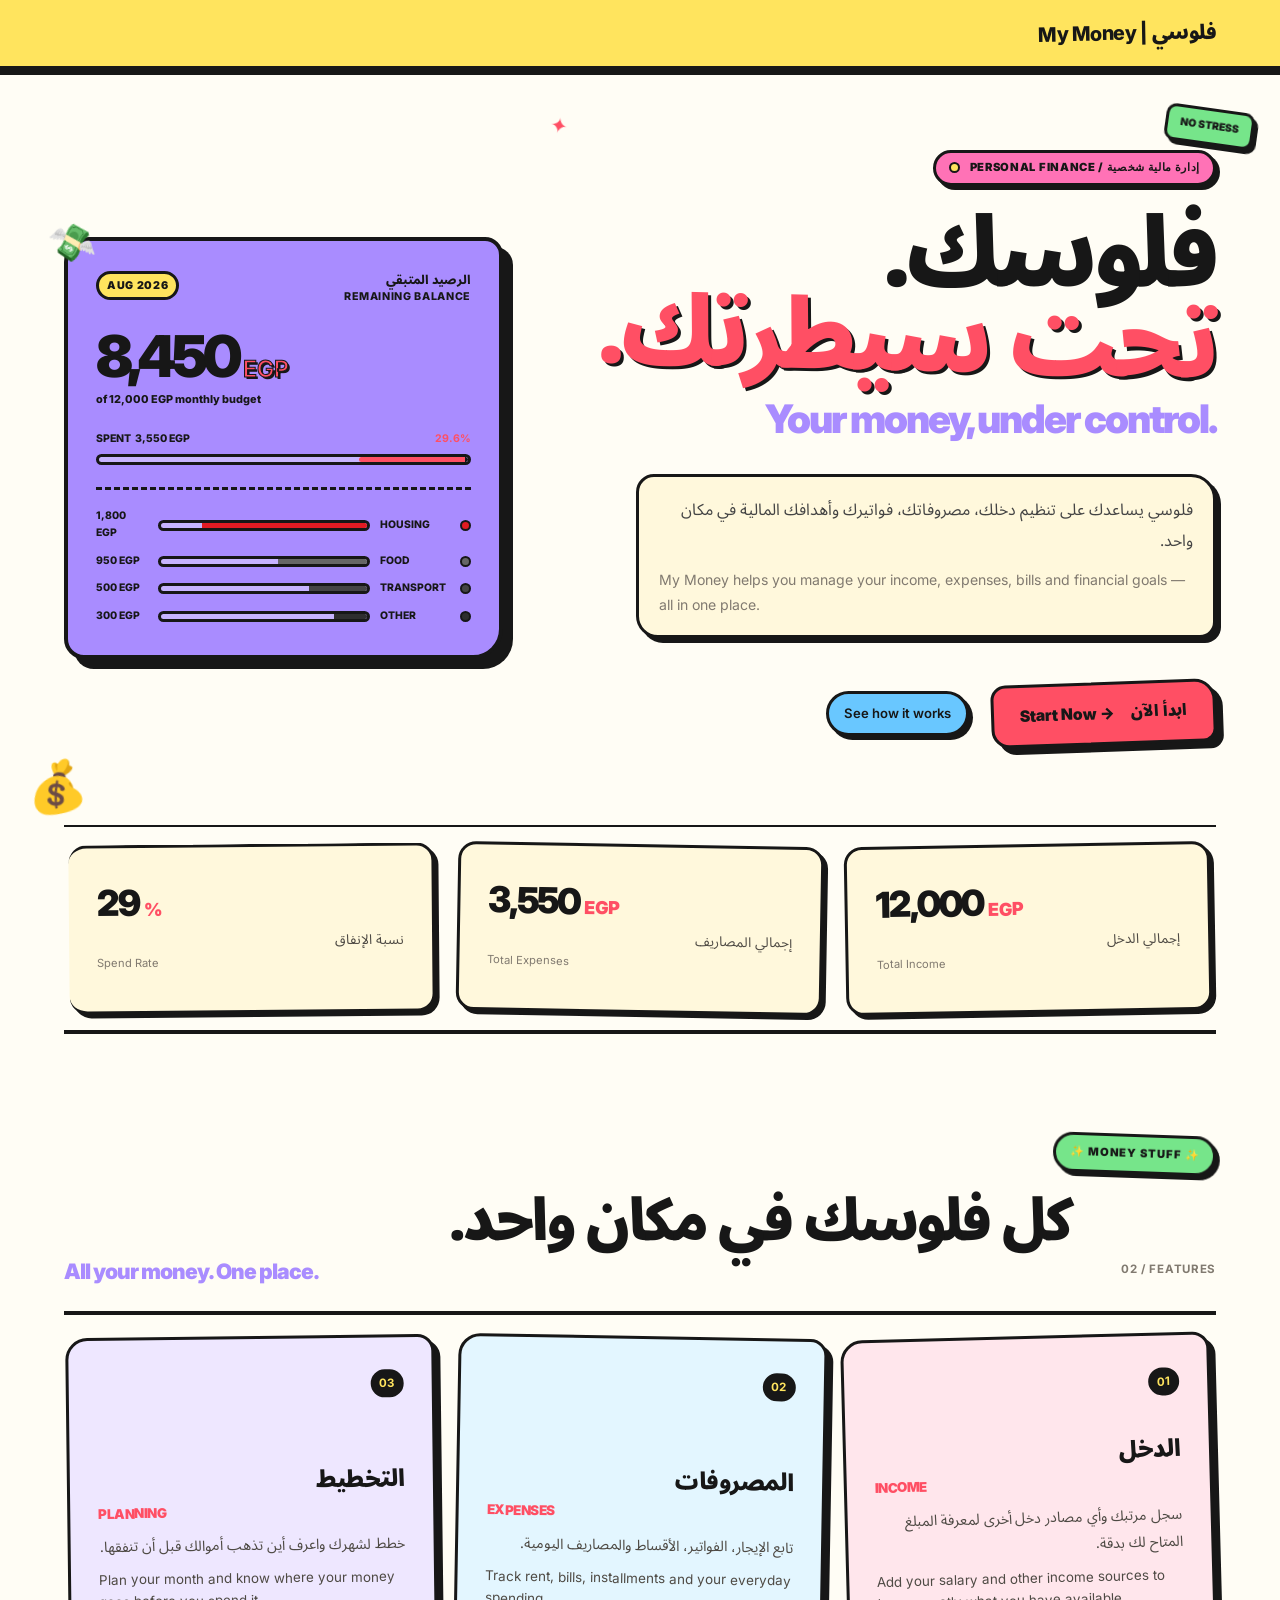
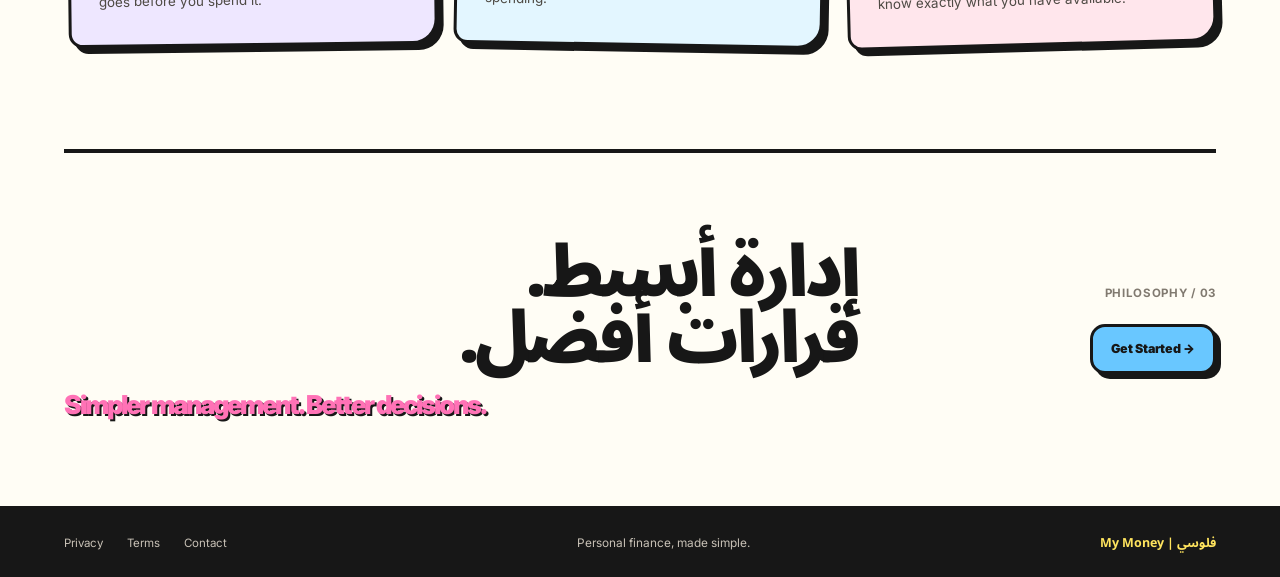
==== commit 095bfcaf: "Update index.html" ====
--- a/Official_Web/index.html
+++ b/Official_Web/index.html
@@ -6,7 +6,7 @@
     <meta name="viewport" content="width=device-width, initial-scale=1.0">
     <title>فلوسي | My Money</title>
 
-    <style></style>
+    <link rel="stylesheet" href="style.css">
 </head>
 
 <body>
@@ -259,43 +259,5 @@
         </nav>
     </footer>
 
-
-    <script>
-        // Sticky header shadow
-        const header = document.getElementById('site-header');
-        window.addEventListener('scroll', () => {
-            header.classList.toggle('is-scrolled', window.scrollY > 8);
-        }, { passive: true });
-
-        // Animated counters (trigger on scroll into view)
-        function runCounter(el) {
-            const target = parseInt(el.dataset.target, 10);
-            const duration = 1100;
-            const start = performance.now();
-
-            function tick(now) {
-                const p = Math.min((now - start) / duration, 1);
-                const eased = 1 - Math.pow(1 - p, 3);
-                const val = Math.round(eased * target);
-                el.textContent = val.toLocaleString('en');
-                if (p < 1) requestAnimationFrame(tick);
-            }
-
-            requestAnimationFrame(tick);
-        }
-
-        const counters = document.querySelectorAll('.js-counter');
-        const obs = new IntersectionObserver((entries) => {
-            entries.forEach(entry => {
-                if (entry.isIntersecting) {
-                    runCounter(entry.target);
-                    obs.unobserve(entry.target);
-                }
-            });
-        }, { threshold: 0.6 });
-
-        counters.forEach(c => obs.observe(c));
-    </script>
-
 </body>
 </html>
--- a/Official_Web/style.css
+++ b/Official_Web/style.css
@@ -0,0 +1,1105 @@
+        @import url('https://fonts.googleapis.com/css2?family=Inter:wght@400;500;600;700;800;900&family=Noto+Sans+Arabic:wght@400;500;600;700;800&display=swap');
+
+        :root {
+            --black:     #111111;
+            --white:     #f7f7f5;
+            --gray:      #d9d9d5;
+            --mid:       #888;
+            --dim:       #555;
+            --red:       #e21b23;
+        }
+
+        * { margin: 0; padding: 0; box-sizing: border-box; }
+
+        html { scroll-behavior: smooth; }
+
+        body {
+            background: var(--white);
+            color: var(--black);
+            font-family: "Noto Sans Arabic", "Inter", sans-serif;
+            line-height: 1.6;
+            overflow-x: hidden;
+            opacity: 0;
+            animation: pageFadeIn 0.5s 0.05s ease forwards;
+        }
+
+        @keyframes pageFadeIn { to { opacity: 1; } }
+
+        @keyframes slideUp {
+            from { opacity: 0; transform: translateY(22px); }
+            to   { opacity: 1; transform: translateY(0); }
+        }
+
+        @keyframes slideLeft {
+            from { opacity: 0; transform: translateX(22px); }
+            to   { opacity: 1; transform: translateX(0); }
+        }
+
+        /* =====================
+           HEADER
+        ===================== */
+
+        header {
+            position: sticky;
+            top: 0;
+            z-index: 100;
+            background: var(--white);
+            min-height: 70px;
+            padding: 0 5vw;
+            border-bottom: 2px solid var(--black);
+            display: flex;
+            align-items: center;
+            justify-content: space-between;
+            transition: box-shadow 0.3s ease;
+        }
+
+        header.is-scrolled {
+            box-shadow: 0 6px 40px rgba(0,0,0,0.07);
+        }
+
+        .Brand_Name {
+            font-size: 1.25rem;
+            font-weight: 800;
+            letter-spacing: -0.5px;
+        }
+
+        .Brand_Name span {
+            font-family: "Inter", sans-serif;
+            font-weight: 500;
+            color: var(--mid);
+        }
+
+        .Brand_Mark {
+            width: 40px;
+            height: 40px;
+            background: var(--red);
+            color: white;
+            display: flex;
+            align-items: center;
+            justify-content: center;
+            font-family: "Noto Sans Arabic", sans-serif;
+            font-size: 1.1rem;
+            font-weight: 800;
+        }
+
+        /* =====================
+           MAIN
+        ===================== */
+
+        main {
+            width: 90%;
+            max-width: 1400px;
+            margin: auto;
+        }
+
+        /* =====================
+           HERO
+        ===================== */
+
+        .Hero {
+            min-height: 80vh;
+            display: grid;
+            grid-template-columns: 1.45fr 1fr;
+            gap: 6vw;
+            align-items: center;
+            border-bottom: 2px solid var(--black);
+        }
+
+        .Hero_Content {
+            padding: 80px 0;
+        }
+
+        /* staggered entrance */
+        .Hero_Content > * {
+            opacity: 0;
+            animation: slideUp 0.65s ease forwards;
+        }
+        .Eyebrow    { animation-delay: 0.15s; }
+        .Hero h2    { animation-delay: 0.25s; }
+        .Hero_Text  { animation-delay: 0.35s; }
+        .CTA_Wrap   { animation-delay: 0.45s; }
+
+        .Eyebrow {
+            display: inline-flex;
+            align-items: center;
+            gap: 10px;
+            border: 1.5px solid var(--black);
+            padding: 6px 13px;
+            margin-bottom: 28px;
+            font-family: "Inter", sans-serif;
+            font-size: 0.7rem;
+            font-weight: 700;
+            letter-spacing: 0.06em;
+            direction: ltr;
+            text-transform: uppercase;
+        }
+
+        .Eyebrow::before {
+            content: "";
+            width: 7px;
+            height: 7px;
+            background: var(--red);
+            flex-shrink: 0;
+        }
+
+        .Hero h2 {
+            font-size: clamp(3.4rem, 7.5vw, 7.5rem);
+            line-height: 0.92;
+            letter-spacing: -5px;
+            font-weight: 800;
+        }
+
+        .Hero h2 .English {
+            display: block;
+            margin-top: 16px;
+            font-family: "Inter", sans-serif;
+            font-size: 0.41em;
+            line-height: 1;
+            letter-spacing: -2px;
+            direction: ltr;
+            text-align: right;
+            color: var(--mid);
+        }
+
+        .Red { color: var(--red); }
+
+        .Hero_Text {
+            max-width: 580px;
+            margin-top: 36px;
+            font-size: 1rem;
+            color: #444;
+            line-height: 1.95;
+        }
+
+        .Hero_Text .EN {
+            display: block;
+            margin-top: 9px;
+            font-family: "Inter", sans-serif;
+            font-size: 0.88rem;
+            line-height: 1.8;
+            direction: ltr;
+            color: var(--mid);
+        }
+
+        /* =====================
+           CTA
+        ===================== */
+
+        .CTA_Wrap {
+            display: flex;
+            align-items: center;
+            gap: 22px;
+            margin-top: 44px;
+            flex-wrap: wrap;
+        }
+
+        .CTA {
+            display: inline-flex;
+            align-items: center;
+            gap: 16px;
+            padding: 16px 26px;
+            background: var(--black);
+            color: white;
+            text-decoration: none;
+            font-weight: 700;
+            font-size: 0.98rem;
+            position: relative;
+            overflow: hidden;
+            transition: transform 0.2s ease;
+        }
+
+        .CTA::after {
+            content: "";
+            position: absolute;
+            inset: 0;
+            background: var(--red);
+            transform: scaleX(0);
+            transform-origin: left;
+            transition: transform 0.3s cubic-bezier(0.4,0,0.2,1);
+        }
+
+        .CTA:hover::after  { transform: scaleX(1); }
+        .CTA:hover         { transform: translateY(-2px); }
+
+        .CTA > * { position: relative; z-index: 1; }
+
+        .CTA span {
+            font-family: "Inter", sans-serif;
+            direction: ltr;
+        }
+
+        .CTA_Ghost {
+            font-family: "Inter", sans-serif;
+            font-size: 0.82rem;
+            font-weight: 600;
+            color: var(--dim);
+            direction: ltr;
+            text-decoration: none;
+            border-bottom: 1px solid var(--gray);
+            padding-bottom: 2px;
+            transition: color 0.2s, border-color 0.2s;
+        }
+
+        .CTA_Ghost:hover { color: var(--black); border-color: var(--black); }
+
+        /* =====================
+           MONEY CARD
+        ===================== */
+
+        .Money_Card {
+            background: var(--black);
+            color: white;
+            padding: 30px 28px;
+            display: flex;
+            flex-direction: column;
+            gap: 22px;
+            opacity: 0;
+            animation: slideLeft 0.75s 0.55s ease forwards;
+        }
+
+        /* Card top row */
+        .Card_Top {
+            display: flex;
+            justify-content: space-between;
+            align-items: flex-start;
+        }
+
+        .Card_Label {
+            font-size: 0.78rem;
+            color: #777;
+            line-height: 1.5;
+        }
+
+        .Card_Label span {
+            display: block;
+            font-family: "Inter", sans-serif;
+            font-size: 0.67rem;
+            letter-spacing: 0.06em;
+            direction: ltr;
+        }
+
+        .Card_Tag {
+            font-family: "Inter", sans-serif;
+            font-size: 0.67rem;
+            letter-spacing: 0.06em;
+            color: #444;
+            direction: ltr;
+            border: 1px solid #2a2a2a;
+            padding: 3px 8px;
+        }
+
+        /* Balance */
+        .Balance {
+            font-family: "Inter", sans-serif;
+            font-size: clamp(2.6rem, 4.5vw, 4.2rem);
+            font-weight: 800;
+            letter-spacing: -4px;
+            direction: ltr;
+            line-height: 1;
+        }
+
+        .Balance .Currency {
+            color: var(--red);
+            font-size: 0.4em;
+            letter-spacing: 0;
+            font-weight: 600;
+        }
+
+        .Balance_Sub {
+            font-family: "Inter", sans-serif;
+            font-size: 0.68rem;
+            color: #444;
+            direction: ltr;
+            margin-top: 6px;
+        }
+
+        /* Budget progress */
+        .Budget_Bar_Wrap {
+            display: flex;
+            flex-direction: column;
+            gap: 7px;
+        }
+
+        .Budget_Bar_Labels {
+            display: flex;
+            justify-content: space-between;
+            font-family: "Inter", sans-serif;
+            font-size: 0.66rem;
+            color: #555;
+            direction: ltr;
+        }
+
+        .Budget_Bar_Labels .pct { color: var(--red); font-weight: 700; }
+
+        .Budget_Bar_Track {
+            height: 2px;
+            background: #1e1e1e;
+            overflow: hidden;
+        }
+
+        .Budget_Bar_Fill {
+            height: 100%;
+            background: var(--red);
+            width: 0;
+            animation: budgetFill 1.1s 1s cubic-bezier(0.4,0,0.2,1) forwards;
+        }
+
+        @keyframes budgetFill { to { width: 29.6%; } }
+
+        /* Category breakdown */
+        .Categories {
+            display: flex;
+            flex-direction: column;
+            gap: 11px;
+            padding-top: 18px;
+            border-top: 1px solid #1a1a1a;
+        }
+
+        .Cat_Row {
+            display: flex;
+            align-items: center;
+            gap: 10px;
+        }
+
+        .Cat_Dot {
+            width: 5px;
+            height: 5px;
+            border-radius: 50%;
+            flex-shrink: 0;
+        }
+
+        .Cat_Name {
+            font-family: "Inter", sans-serif;
+            font-size: 0.65rem;
+            color: #555;
+            direction: ltr;
+            width: 70px;
+            flex-shrink: 0;
+        }
+
+        .Cat_Track {
+            flex: 1;
+            height: 2px;
+            background: #1a1a1a;
+            overflow: hidden;
+        }
+
+        .Cat_Fill {
+            height: 100%;
+            width: 0;
+            animation: catFill 0.9s ease forwards;
+        }
+
+        .Cat_Row:nth-child(1) .Cat_Fill { animation-delay: 1.15s; }
+        .Cat_Row:nth-child(2) .Cat_Fill { animation-delay: 1.28s; }
+        .Cat_Row:nth-child(3) .Cat_Fill { animation-delay: 1.41s; }
+        .Cat_Row:nth-child(4) .Cat_Fill { animation-delay: 1.54s; }
+
+        @keyframes catFill { to { width: var(--w); } }
+
+        .Cat_Amount {
+            font-family: "Inter", sans-serif;
+            font-size: 0.65rem;
+            color: #444;
+            direction: ltr;
+            text-align: left;
+            width: 52px;
+            flex-shrink: 0;
+        }
+
+        /* =====================
+           STATS STRIP
+        ===================== */
+
+        .Stats_Strip {
+            display: grid;
+            grid-template-columns: repeat(3, 1fr);
+            border-bottom: 2px solid var(--black);
+        }
+
+        .Stat {
+            padding: 38px 28px;
+            border-left: 1px solid var(--gray);
+        }
+
+        .Stat:last-child { border-left: none; }
+
+        .Stat_Value {
+            font-family: "Inter", sans-serif;
+            font-size: clamp(1.9rem, 2.8vw, 2.8rem);
+            font-weight: 800;
+            letter-spacing: -2px;
+            direction: ltr;
+            line-height: 1;
+        }
+
+        .Stat_Value .unit {
+            color: var(--red);
+            font-size: 0.5em;
+            font-weight: 600;
+            letter-spacing: 0;
+        }
+
+        .Stat_Label {
+            margin-top: 9px;
+            font-size: 0.85rem;
+            color: var(--dim);
+        }
+
+        .Stat_Label .en {
+            display: block;
+            font-family: "Inter", sans-serif;
+            font-size: 0.7rem;
+            direction: ltr;
+            color: var(--mid);
+            margin-top: 2px;
+        }
+
+        /* =====================
+           FEATURES
+        ===================== */
+
+        .Features {
+            padding: 100px 0;
+        }
+
+        .Section_Title {
+            display: grid;
+            grid-template-columns: auto 1fr;
+            align-items: end;
+            gap: 50px;
+            padding-bottom: 28px;
+            border-bottom: 2px solid var(--black);
+        }
+
+        .Section_Number {
+            font-family: "Inter", sans-serif;
+            font-size: 0.72rem;
+            font-weight: 700;
+            color: var(--mid);
+            direction: ltr;
+            letter-spacing: 0.06em;
+            padding-bottom: 4px;
+        }
+
+        .Section_Title h3 {
+            font-size: clamp(2.2rem, 4.5vw, 4rem);
+            line-height: 1;
+            letter-spacing: -3px;
+        }
+
+        .Section_Title h3 .English {
+            display: block;
+            margin-top: 10px;
+            font-family: "Inter", sans-serif;
+            font-size: 0.37em;
+            color: var(--mid);
+            letter-spacing: -1px;
+            direction: ltr;
+        }
+
+        /* Feature Grid */
+        .Feature_Grid {
+            display: grid;
+            grid-template-columns: repeat(3, 1fr);
+        }
+
+        .Feature {
+            min-height: 290px;
+            padding: 32px 28px;
+            border-left: 1px solid var(--black);
+            display: flex;
+            flex-direction: column;
+            justify-content: space-between;
+            position: relative;
+            cursor: default;
+            transition: background 0.25s ease, color 0.25s ease;
+        }
+
+        /* Red underline slides in on hover */
+        .Feature::after {
+            content: "";
+            position: absolute;
+            bottom: 0; left: 0; right: 0;
+            height: 3px;
+            background: var(--red);
+            transform: scaleX(0);
+            transform-origin: right;
+            transition: transform 0.3s cubic-bezier(0.4,0,0.2,1);
+        }
+
+        .Feature:last-child { border-left: none; }
+
+        .Feature:hover { background: var(--black); color: white; }
+        .Feature:hover::after { transform: scaleX(1); }
+
+        .Feature_Number {
+            font-family: "Inter", sans-serif;
+            font-size: 0.72rem;
+            font-weight: 700;
+            color: var(--mid);
+            direction: ltr;
+            transition: color 0.25s;
+        }
+
+        .Feature:hover .Feature_Number { color: #444; }
+
+        .Feature h4 {
+            font-size: 1.45rem;
+            font-weight: 700;
+            letter-spacing: -0.5px;
+            margin-bottom: 9px;
+        }
+
+        .Feature h4 .English {
+            display: block;
+            font-family: "Inter", sans-serif;
+            font-size: 0.58em;
+            color: var(--mid);
+            font-weight: 600;
+            direction: ltr;
+            margin-top: 3px;
+            transition: color 0.25s;
+        }
+
+        .Feature:hover h4 .English { color: #555; }
+
+        .Feature p {
+            font-size: 0.9rem;
+            color: var(--dim);
+            line-height: 1.9;
+            transition: color 0.25s;
+        }
+
+        .Feature:hover p { color: #aaa; }
+
+        .Feature p .English {
+            display: block;
+            margin-top: 7px;
+            font-family: "Inter", sans-serif;
+            font-size: 0.84rem;
+            direction: ltr;
+            line-height: 1.65;
+            transition: color 0.25s;
+        }
+
+        .Feature:hover p .English { color: #666; }
+
+        /* =====================
+           STATEMENT
+        ===================== */
+
+        .Statement {
+            border-top: 2px solid var(--black);
+            padding: 88px 0;
+            display: grid;
+            grid-template-columns: 1fr 2.5fr;
+            gap: 40px;
+            align-items: center;
+        }
+
+        .Statement_Side {
+            display: flex;
+            flex-direction: column;
+            gap: 22px;
+        }
+
+        .Statement_Number {
+            font-family: "Inter", sans-serif;
+            font-size: 0.72rem;
+            font-weight: 700;
+            color: var(--mid);
+            letter-spacing: 0.06em;
+        }
+
+        .Statement_CTA {
+            display: inline-flex;
+            align-items: center;
+            gap: 10px;
+            padding: 12px 18px;
+            border: 2px solid var(--black);
+            font-family: "Inter", sans-serif;
+            font-size: 0.78rem;
+            font-weight: 700;
+            direction: ltr;
+            text-decoration: none;
+            color: var(--black);
+            width: fit-content;
+            transition: background 0.2s, color 0.2s;
+        }
+
+        .Statement_CTA:hover { background: var(--black); color: white; }
+
+        .Statement h3 {
+            font-size: clamp(2.6rem, 5.5vw, 5.5rem);
+            line-height: 0.94;
+            letter-spacing: -4px;
+        }
+
+        .Statement h3 .English {
+            display: block;
+            margin-top: 20px;
+            font-family: "Inter", sans-serif;
+            font-size: 0.37em;
+            color: var(--red);
+            letter-spacing: -2px;
+            direction: ltr;
+        }
+
+        /* =====================
+           FOOTER
+        ===================== */
+
+        footer {
+            border-top: 2px solid var(--black);
+            padding: 24px 5vw;
+            display: flex;
+            align-items: center;
+            justify-content: space-between;
+            font-size: 0.78rem;
+        }
+
+        .Footer_Brand {
+            font-weight: 700;
+        }
+
+        .Footer_Tagline {
+            font-family: "Inter", sans-serif;
+            direction: ltr;
+            color: var(--mid);
+            font-size: 0.74rem;
+        }
+
+        .Footer_Links {
+            display: flex;
+            gap: 24px;
+            font-family: "Inter", sans-serif;
+            font-size: 0.72rem;
+            direction: ltr;
+        }
+
+        .Footer_Links a {
+            color: var(--mid);
+            text-decoration: none;
+            transition: color 0.2s;
+        }
+
+        .Footer_Links a:hover { color: var(--black); }
+
+
+        /* =========================================================
+           SWISS × HAND-DRAWN × FLAT STYLE
+           ========================================================= */
+
+        :root {
+            --black: #151515;
+            --white: #f6f1e8;
+            --paper: #fffaf0;
+            --gray: #d8d0c2;
+            --mid: #817a70;
+            --dim: #4e4a44;
+            --red: #ff4d3d;
+            --yellow: #ffd84d;
+            --blue: #5b8cff;
+            --green: #59b87b;
+            --shadow: 5px 5px 0 var(--black);
+        }
+
+        body {
+            background:
+                radial-gradient(rgba(21,21,21,.055) .7px, transparent .7px),
+                var(--white);
+            background-size: 7px 7px;
+        }
+
+        header {
+            background: var(--paper);
+            border-bottom: 3px solid var(--black);
+            box-shadow: none;
+        }
+
+        .Brand_Name {
+            font-weight: 900;
+        }
+
+        .Brand_Mark {
+            width: 42px;
+            height: 42px;
+            background: var(--red);
+            border: 2px solid var(--black);
+            box-shadow: 3px 3px 0 var(--black);
+            transform: rotate(-2deg);
+        }
+
+        .Eyebrow {
+            background: var(--yellow);
+            border: 2px solid var(--black);
+            box-shadow: 3px 3px 0 var(--black);
+            transform: rotate(-1.2deg);
+        }
+
+        .Eyebrow::before {
+            background: var(--red);
+            border: 1px solid var(--black);
+            border-radius: 50%;
+        }
+
+        .Hero h2 {
+            font-weight: 900;
+            letter-spacing: -4px;
+        }
+
+        .Hero h2 .Red {
+            text-decoration: underline;
+            text-decoration-thickness: 5px;
+            text-underline-offset: 7px;
+            text-decoration-color: var(--red);
+        }
+
+        .CTA {
+            background: var(--red);
+            color: var(--black);
+            border: 2px solid var(--black);
+            box-shadow: var(--shadow);
+            transform: rotate(-1deg);
+            font-weight: 900;
+        }
+
+        .CTA::after {
+            background: var(--yellow);
+        }
+
+        .CTA:hover {
+            transform: translate(-2px, -2px) rotate(-1deg);
+            box-shadow: 7px 7px 0 var(--black);
+        }
+
+        .CTA_Ghost {
+            border-bottom: 2px solid var(--black);
+            color: var(--black);
+        }
+
+        .Money_Card {
+            background: var(--blue);
+            color: var(--black);
+            border: 3px solid var(--black);
+            box-shadow: 8px 8px 0 var(--black);
+            transform: rotate(1.2deg);
+        }
+
+        .Card_Label,
+        .Card_Label span,
+        .Card_Tag,
+        .Balance_Sub,
+        .Budget_Bar_Labels,
+        .Cat_Name,
+        .Cat_Amount {
+            color: var(--black);
+        }
+
+        .Card_Tag {
+            border: 2px solid var(--black);
+            background: var(--paper);
+            font-weight: 800;
+        }
+
+        .Balance {
+            color: var(--black);
+            font-weight: 900;
+        }
+
+        .Balance .Currency {
+            color: var(--red);
+            -webkit-text-stroke: .4px var(--black);
+        }
+
+        .Budget_Bar_Track,
+        .Cat_Track {
+            background: rgba(21,21,21,.18);
+            border: 1px solid var(--black);
+            height: 8px;
+        }
+
+        .Budget_Bar_Fill {
+            background: var(--red);
+            border-right: 2px solid var(--black);
+        }
+
+        .Categories {
+            border-top: 2px dashed rgba(21,21,21,.45);
+        }
+
+        .Cat_Dot {
+            border: 1px solid var(--black);
+        }
+
+        .Stats_Strip {
+            border-bottom: 3px solid var(--black);
+        }
+
+        .Stat {
+            background: var(--paper);
+            border-left: 2px solid var(--black);
+        }
+
+        .Stat_Value {
+            font-weight: 900;
+        }
+
+        .Stat_Value .unit {
+            color: var(--red);
+            font-weight: 900;
+        }
+
+        .Section_Title {
+            border-bottom: 3px solid var(--black);
+        }
+
+        .Section_Title h3 {
+            font-weight: 900;
+        }
+
+        .Feature {
+            background: var(--paper);
+            border-left: 2px solid var(--black);
+            min-height: 300px;
+        }
+
+        .Feature:nth-child(1) {
+            transform: rotate(-.6deg);
+        }
+
+        .Feature:nth-child(2) {
+            transform: rotate(.35deg);
+        }
+
+        .Feature:nth-child(3) {
+            transform: rotate(-.45deg);
+        }
+
+        .Feature::after {
+            height: 7px;
+            background: var(--red);
+        }
+
+        .Feature:hover {
+            background: var(--yellow);
+            color: var(--black);
+            box-shadow: 6px 6px 0 var(--black);
+            z-index: 2;
+        }
+
+        .Feature:hover p,
+        .Feature:hover .Feature_Number,
+        .Feature:hover h4 .English,
+        .Feature:hover p .English {
+            color: var(--black);
+        }
+
+        .Statement {
+            border-top: 3px solid var(--black);
+        }
+
+        .Statement_CTA {
+            background: var(--yellow);
+            border: 2px solid var(--black);
+            box-shadow: 4px 4px 0 var(--black);
+            font-weight: 900;
+        }
+
+        .Statement_CTA:hover {
+            background: var(--red);
+            color: var(--black);
+            box-shadow: 6px 6px 0 var(--black);
+        }
+
+        .Statement h3 {
+            font-weight: 900;
+        }
+
+        footer {
+            background: var(--black);
+            color: var(--paper);
+            border-top: 3px solid var(--black);
+        }
+
+        .Footer_Tagline,
+        .Footer_Links a {
+            color: #c8c1b6;
+        }
+
+        /* Little hand-drawn imperfections */
+        .Hero_Content,
+        .Section_Title,
+        .Statement {
+            position: relative;
+        }
+
+        .Hero_Content::after {
+            content: "✦";
+            position: absolute;
+            top: 40px;
+            left: -30px;
+            font-size: 1.3rem;
+            color: var(--red);
+            transform: rotate(12deg);
+        }
+
+        .Features::before {
+            content: "ORGANIZE • PLAN • SAVE";
+            display: block;
+            width: fit-content;
+            margin: 0 0 18px auto;
+            padding: 5px 10px;
+            border: 2px solid var(--black);
+            background: var(--yellow);
+            font-family: "Inter", sans-serif;
+            font-size: .65rem;
+            font-weight: 900;
+            letter-spacing: .08em;
+            direction: ltr;
+            transform: rotate(1.5deg);
+            box-shadow: 3px 3px 0 var(--black);
+        }
+
+        @media (max-width: 900px) {
+            .Money_Card {
+                transform: rotate(0);
+            }
+
+            .Feature:nth-child(1),
+            .Feature:nth-child(2),
+            .Feature:nth-child(3) {
+                transform: none;
+            }
+
+            .Hero_Content::after {
+                display: none;
+            }
+
+            .Feature {
+                box-shadow: 3px 3px 0 var(--black);
+            }
+        }
+
+
+/* ===== FUNKY + FUNNY MODE ===== */
+:root{
+ --black:#171717;--white:#fffdf5;--paper:#fff8dc;
+ --red:#ff4f64;--pink:#ff72b6;--yellow:#ffe45e;--blue:#69c7ff;
+ --green:#76e58a;--purple:#a98cff;--shadow:7px 7px 0 var(--black);
+}
+body{
+ background:radial-gradient(circle at 10% 15%,rgba(255,114,182,.16) 0 35px,transparent 36px),
+ radial-gradient(circle at 88% 25%,rgba(105,199,255,.18) 0 45px,transparent 46px),var(--white);
+}
+header{background:var(--yellow);border-bottom:4px solid var(--black);box-shadow:0 5px 0 var(--black)}
+.Brand_Name{font-weight:900;transform:rotate(-1deg)}
+.Brand_Name span{color:var(--black);font-weight:800}
+.Brand_Mark{display:none}
+.Eyebrow{background:var(--pink);border:3px solid var(--black);border-radius:999px;box-shadow:4px 4px 0 var(--black);transform:rotate(-2deg);font-weight:900}
+.Eyebrow::before{background:var(--yellow);border:2px solid var(--black);border-radius:50%}
+.Hero h2{font-weight:900;letter-spacing:-5px;line-height:.88;transform:rotate(-1deg)}
+.Hero h2 .Red{color:var(--red);text-shadow:3px 3px 0 var(--black);text-decoration:none;display:inline-block;transform:rotate(1.5deg)}
+.Hero h2 .English{color:var(--purple);font-weight:900}
+.Hero_Text{background:var(--paper);border:3px solid var(--black);border-radius:18px 25px 16px 22px;padding:18px 20px;box-shadow:5px 5px 0 var(--black)}
+.CTA{background:var(--red);color:var(--black);border:3px solid var(--black);border-radius:15px 21px 13px 18px;box-shadow:var(--shadow);font-weight:900;transform:rotate(-2deg)}
+.CTA::after{background:var(--green)}
+.CTA:hover{transform:translate(-2px,-3px) rotate(1deg);box-shadow:10px 10px 0 var(--black)}
+.CTA_Ghost{background:var(--blue);color:var(--black);border:3px solid var(--black);border-radius:999px;padding:9px 15px;box-shadow:4px 4px 0 var(--black)}
+.Money_Card{background:var(--purple);color:var(--black);border:4px solid var(--black);border-radius:25px 18px 30px 20px;box-shadow:10px 10px 0 var(--black);transform:rotate(2deg)}
+.Money_Card::before{content:"💸";position:absolute;top:-25px;left:-18px;font-size:2.2rem;transform:rotate(-15deg)}
+.Card_Tag{background:var(--yellow);color:var(--black);border:3px solid var(--black);border-radius:999px;font-weight:900}
+.Card_Label,.Card_Label span,.Balance_Sub,.Budget_Bar_Labels,.Cat_Name,.Cat_Amount{color:var(--black);font-weight:800}
+.Balance{font-weight:900;letter-spacing:-5px}
+.Balance .Currency{color:var(--red);-webkit-text-stroke:1px var(--black);text-shadow:2px 2px 0 var(--black)}
+.Budget_Bar_Track,.Cat_Track{height:11px;background:rgba(255,255,255,.35);border:3px solid var(--black);border-radius:999px}
+.Budget_Bar_Fill{background:var(--red);border-radius:999px;border-right:3px solid var(--black)}
+.Categories{border-top:3px dashed var(--black)}
+.Cat_Dot{width:11px;height:11px;border:2px solid var(--black)}
+.Stats_Strip{border-bottom:4px solid var(--black);gap:12px;padding:12px 0}
+.Stat{background:var(--paper);border:3px solid var(--black);border-radius:18px;margin:5px;box-shadow:4px 4px 0 var(--black)}
+.Stat:nth-child(1){transform:rotate(-1deg)}.Stat:nth-child(2){transform:rotate(1deg)}.Stat:nth-child(3){transform:rotate(-.5deg)}
+.Stat_Value{font-weight:900}.Stat_Value .unit{color:var(--red);font-weight:900}
+.Features::before{content:"✨ MONEY STUFF ✨";display:block;width:fit-content;margin:0 0 20px auto;padding:8px 14px;background:var(--green);border:3px solid var(--black);border-radius:999px;box-shadow:4px 4px 0 var(--black);font-family:Inter,sans-serif;font-size:.7rem;font-weight:900;direction:ltr;transform:rotate(2deg)}
+.Section_Title{border-bottom:4px solid var(--black)}
+.Section_Title h3{font-weight:900}.Section_Title h3 .English{color:var(--purple);font-weight:900}
+.Feature_Grid{gap:14px;padding-top:18px}
+.Feature{background:var(--paper);border:3px solid var(--black)!important;border-radius:22px 17px 25px 14px;box-shadow:6px 6px 0 var(--black);min-height:310px;margin:3px}
+.Feature:nth-child(1){background:#ffe6ec;transform:rotate(-1.5deg)}
+.Feature:nth-child(2){background:#e3f6ff;transform:rotate(1deg)}
+.Feature:nth-child(3){background:#eee7ff;transform:rotate(-.7deg)}
+.Feature:hover{background:var(--yellow);color:var(--black);transform:translateY(-8px) rotate(0deg)!important;box-shadow:10px 10px 0 var(--black)}
+.Feature::after{height:8px;background:var(--red);border-radius:999px}
+.Feature_Number{background:var(--black);color:var(--yellow);padding:5px 9px;border-radius:999px;width:fit-content}
+.Feature h4{font-weight:900}.Feature h4 .English{color:var(--red);font-weight:900}
+.Statement{border-top:4px solid var(--black)}.Statement h3{font-weight:900}
+.Statement h3 .English{color:var(--pink);text-shadow:2px 2px 0 var(--black)}
+.Statement_CTA{background:var(--blue);border:3px solid var(--black);border-radius:15px;box-shadow:5px 5px 0 var(--black);font-weight:900}
+.Statement_CTA:hover{background:var(--green);color:var(--black);box-shadow:8px 8px 0 var(--black)}
+footer{background:var(--black);color:var(--yellow);border-top:4px solid var(--black)}
+.Hero::before{content:"NO STRESS";position:absolute;right:2%;top:12%;padding:7px 12px;background:var(--green);border:3px solid var(--black);border-radius:10px;box-shadow:4px 4px 0 var(--black);font-family:Inter,sans-serif;font-size:.65rem;font-weight:900;direction:ltr;transform:rotate(8deg)}
+.Hero::after{content:"💰";position:absolute;left:2%;bottom:8%;font-size:3rem;transform:rotate(-12deg)}
+@media(max-width:900px){.Hero::before,.Hero::after{display:none}.Money_Card{transform:rotate(0)}.Feature:nth-child(1),.Feature:nth-child(2),.Feature:nth-child(3){transform:none}}
+
+        /* =====================
+           RESPONSIVE
+        ===================== */
+
+        @media (max-width: 900px) {
+            header { padding: 0 5%; }
+
+            .Hero {
+                grid-template-columns: 1fr;
+                gap: 36px;
+                padding-bottom: 60px;
+            }
+
+            .Hero_Content { padding: 55px 0 0; }
+
+            .Money_Card {
+                animation-name: pageFadeIn;
+            }
+
+            .Stats_Strip { grid-template-columns: 1fr; }
+
+            .Stat {
+                border-left: none;
+                border-bottom: 1px solid var(--gray);
+            }
+
+            .Stat:last-child { border-bottom: none; }
+
+            .Section_Title {
+                grid-template-columns: 1fr;
+                gap: 14px;
+            }
+
+            .Feature_Grid { grid-template-columns: 1fr; }
+
+            .Feature,
+            .Feature:last-child {
+                border-left: none;
+                border-top: 1px solid var(--black);
+            }
+
+            .Statement {
+                grid-template-columns: 1fr;
+                gap: 28px;
+            }
+
+            footer {
+                flex-direction: column;
+                gap: 14px;
+                text-align: center;
+            }
+
+            .Footer_Links { justify-content: center; }
+        }
+
+        @media (prefers-reduced-motion: reduce) {
+            *, *::before, *::after {
+                animation-duration: 0.01ms !important;
+                transition-duration: 0.01ms !important;
+            }
+        }
